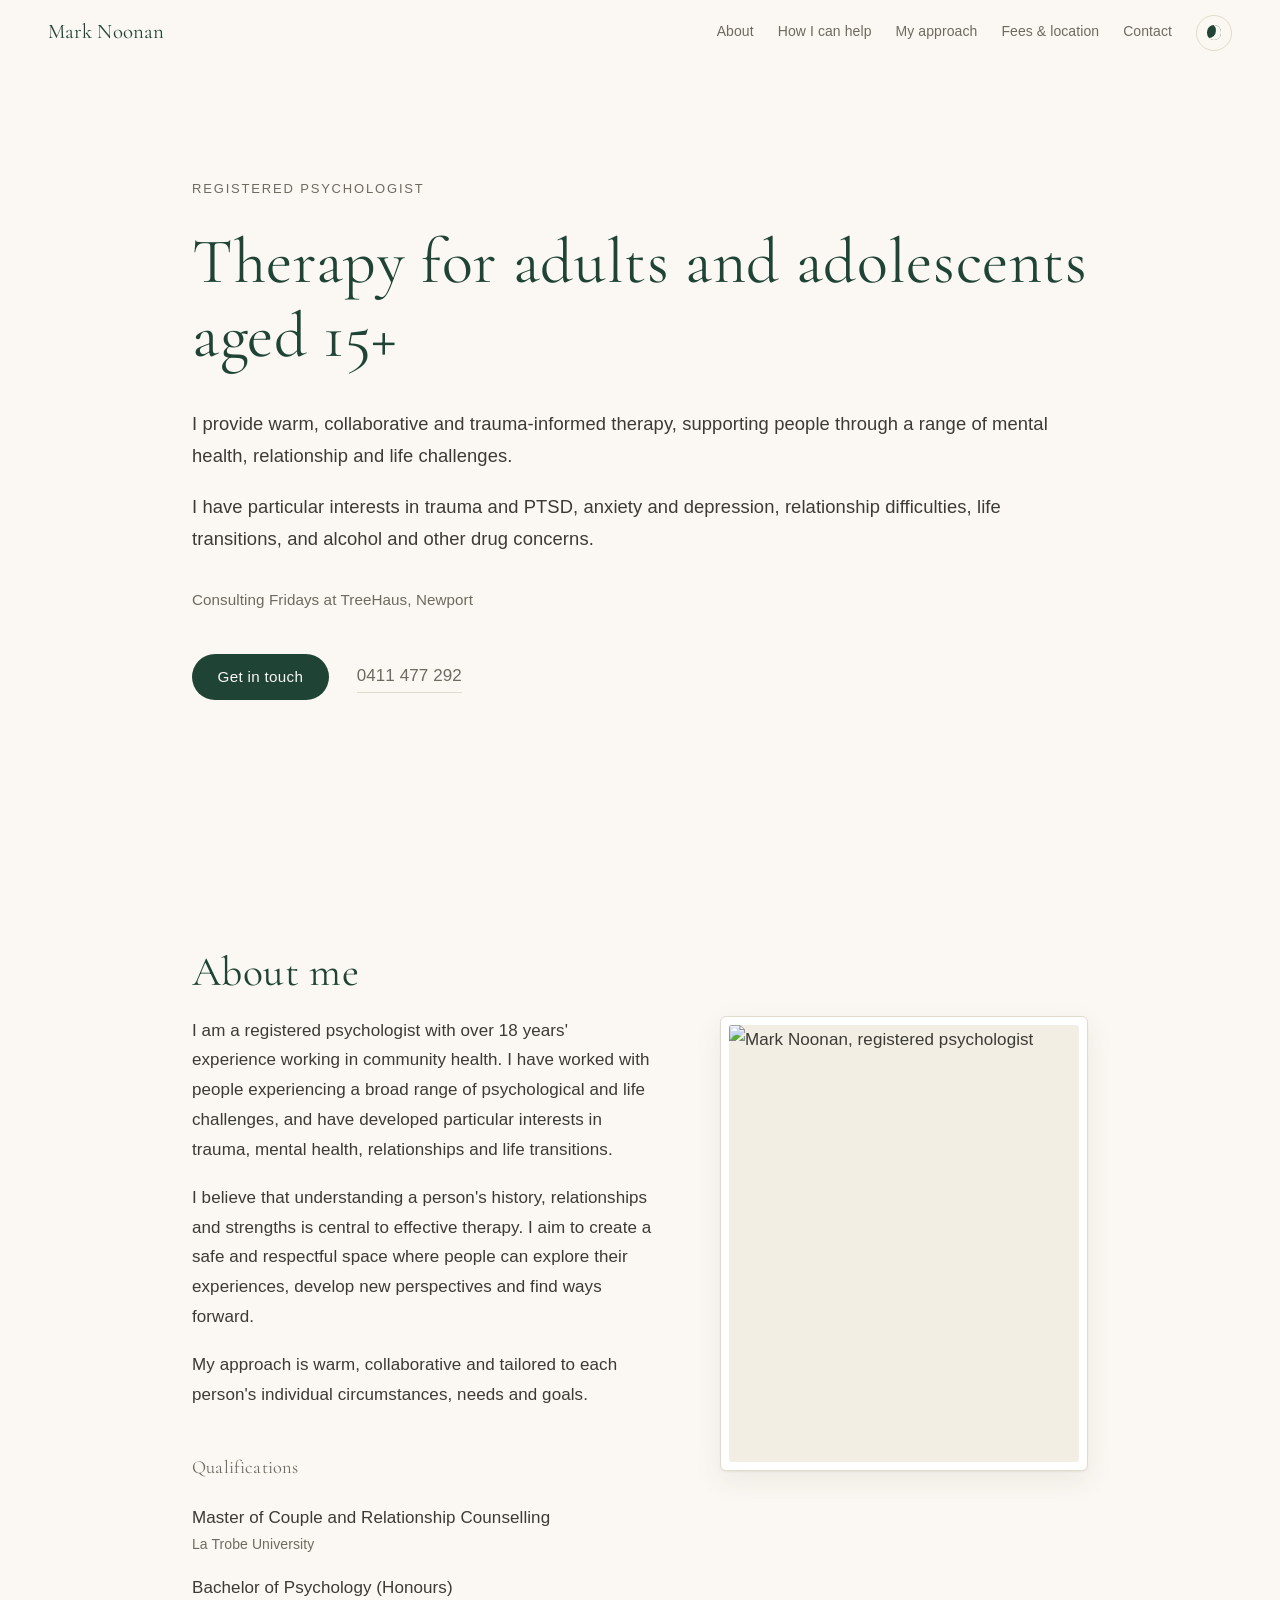
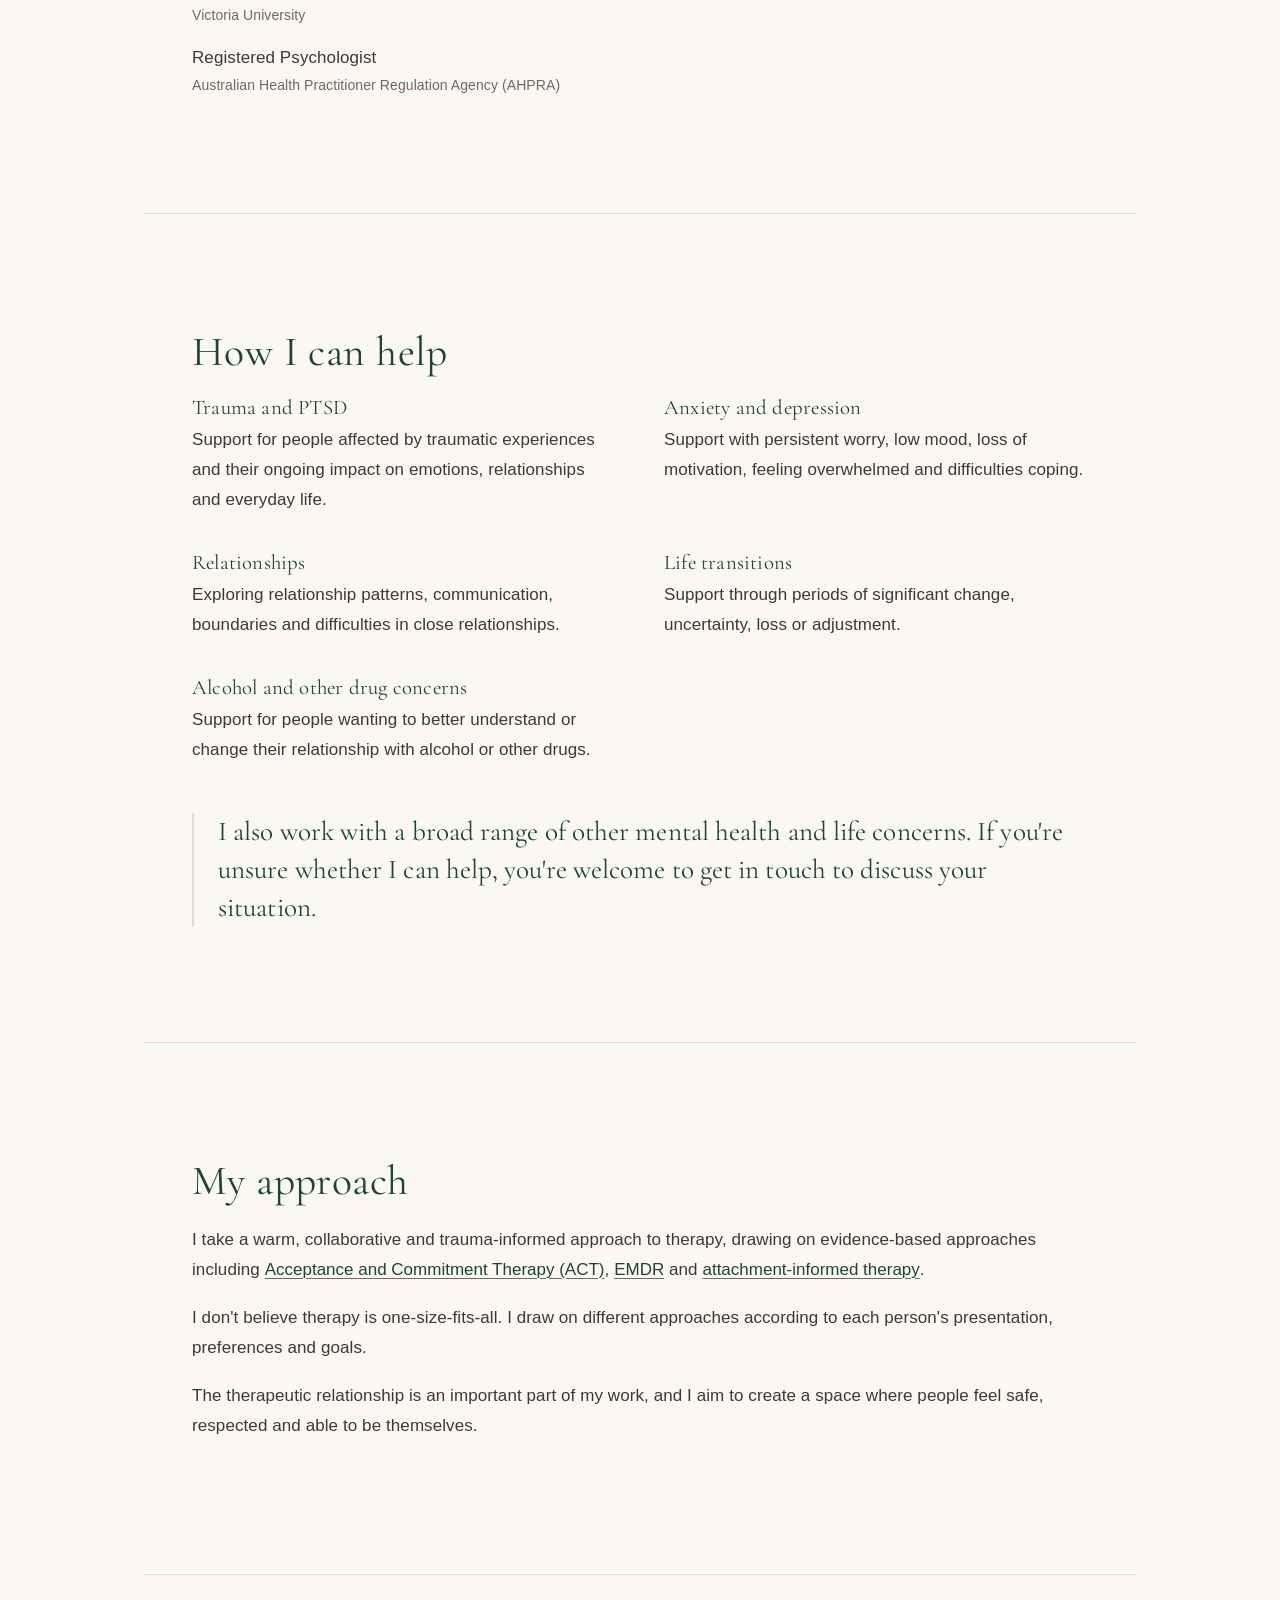
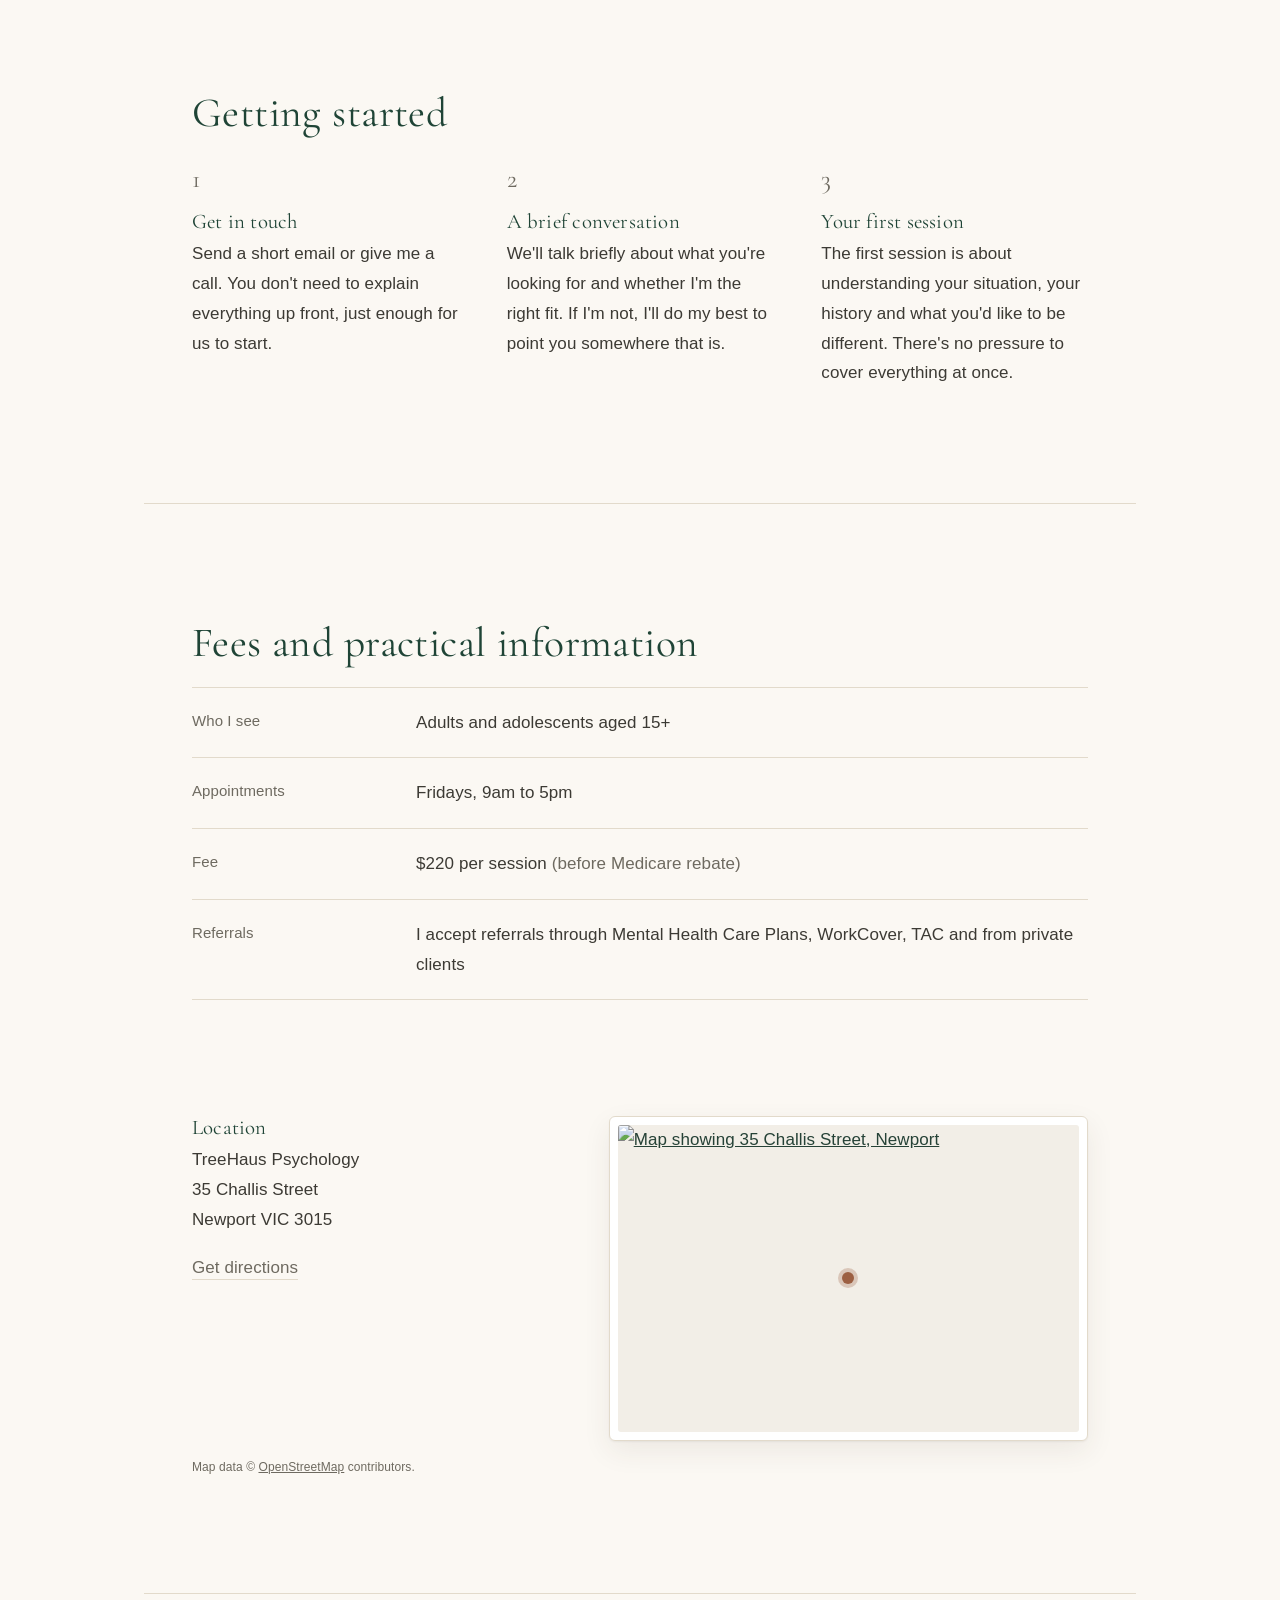
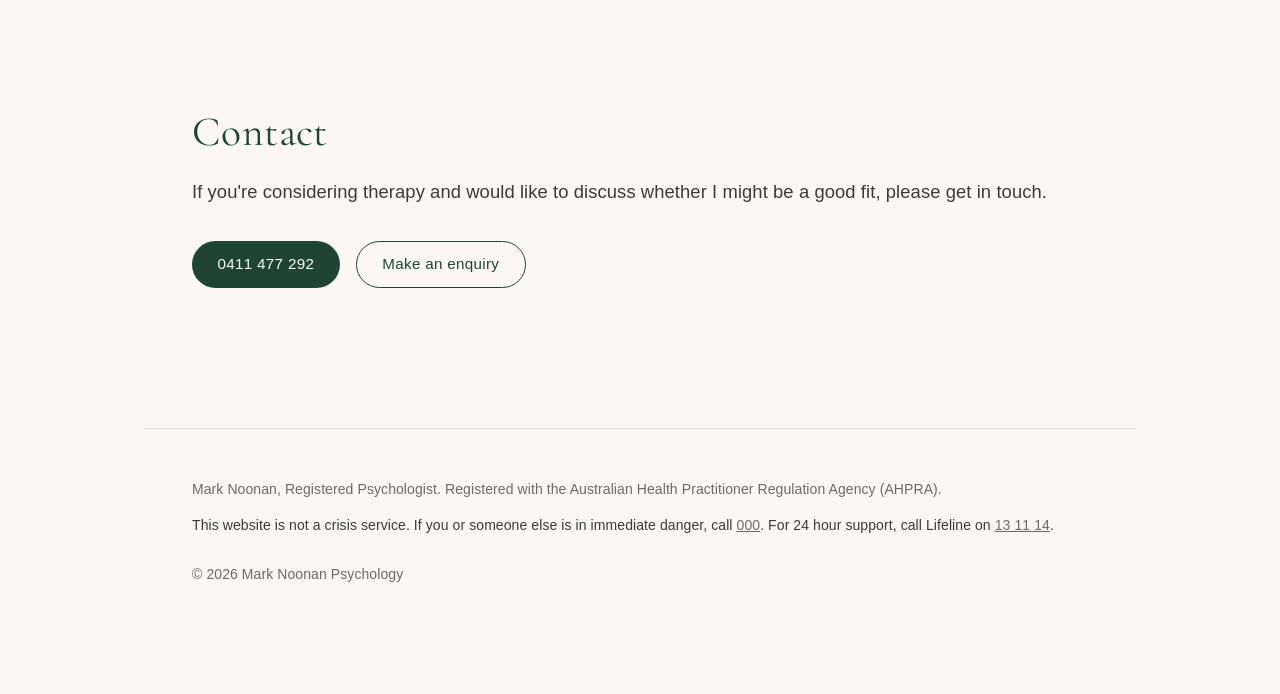
==== index.html @ fdaa7a79 "Add files via upload" ====
<!DOCTYPE html>
<html lang="en-AU">
<head>
<meta charset="utf-8">
<meta name="viewport" content="width=device-width, initial-scale=1">
<title>Mark Noonan | Registered Psychologist | Newport, Melbourne</title>
<meta name="description" content="Registered psychologist in Newport, Melbourne. Warm, trauma-informed therapy for adults and adolescents 15+. Fridays at TreeHaus. Medicare rebates available.">
<link rel="canonical" href="https://marknoonanpsychology.com.au/">

<meta property="og:type" content="website">
<meta property="og:title" content="Mark Noonan | Registered Psychologist">
<meta property="og:description" content="Warm, collaborative and trauma-informed therapy for adults and adolescents aged 15+. Consulting Fridays at TreeHaus, Newport.">
<meta property="og:url" content="https://marknoonanpsychology.com.au/">
<meta property="og:image" content="https://marknoonanpsychology.com.au/assets/og-card.jpg">
<meta property="og:image:width" content="1200">
<meta property="og:image:height" content="630">
<meta property="og:image:alt" content="Mark Noonan, Registered Psychologist. Therapy for adults and adolescents aged 15+. Fridays at TreeHaus, Newport.">
<meta property="og:locale" content="en_AU">
<meta name="twitter:card" content="summary_large_image">
<meta name="twitter:image" content="https://marknoonanpsychology.com.au/assets/og-card.jpg">

<meta name="theme-color" content="#FBF8F3" media="(prefers-color-scheme: light)">
<meta name="theme-color" content="#151815" media="(prefers-color-scheme: dark)">
<link rel="icon" href="assets/favicon.svg" type="image/svg+xml">

<link rel="preconnect" href="https://fonts.googleapis.com">
<link rel="preconnect" href="https://fonts.gstatic.com" crossorigin>
<link href="https://fonts.googleapis.com/css2?family=Cormorant+Garamond:wght@400;500&display=swap" rel="stylesheet">
<link rel="stylesheet" href="styles.css">

<script>
  // Applied before paint so the correct palette is up on first frame, no flash.
  try {
    var t = localStorage.getItem('theme');
    if (t) document.documentElement.dataset.theme = t;
  } catch (e) {}
</script>
</head>

<body>
<a class="skip" href="#main">Skip to content</a>

<header class="site-header">
  <a class="wordmark" href="#top">Mark Noonan</a>
  <nav aria-label="Sections">
    <a href="#about">About</a>
    <a href="#areas">How I can help</a>
    <a href="#approach">My approach</a>
    <a href="#practical">Fees &amp; location</a>
    <a href="#contact">Contact</a>
  </nav>
  <button class="theme-toggle" type="button" aria-label="Switch between light and dark">
    <span aria-hidden="true"></span>
  </button>
</header>

<main id="main">

  <section class="hero" id="top">
    <p class="eyebrow">Registered Psychologist</p>
    <h1>Therapy for adults and adolescents aged&nbsp;15+</h1>
    <p class="lede">I provide warm, collaborative and trauma-informed therapy, supporting people through a range of mental health, relationship and life challenges.</p>
    <p class="lede">I have particular interests in trauma and PTSD, anxiety and depression, relationship difficulties, life transitions, and alcohol and other drug concerns.</p>
    <p class="place">Consulting Fridays at TreeHaus, Newport</p>
    <p class="actions">
      <a class="button" href="#contact">Get in touch</a>
      <a class="quiet-link" href="tel:+61411477292">0411 477 292</a>
    </p>
  </section>

  <section id="about">
    <h2>About me</h2>
    <div class="about-grid">
      <div class="about-text">
        <p>I am a registered psychologist with over 18 years' experience working in community health. I have worked with people experiencing a broad range of psychological and life challenges, and have developed particular interests in trauma, mental health, relationships and life transitions.</p>
        <p>I believe that understanding a person's history, relationships and strengths is central to effective therapy. I aim to create a safe and respectful space where people can explore their experiences, develop new perspectives and find ways forward.</p>
        <p>My approach is warm, collaborative and tailored to each person's individual circumstances, needs and goals.</p>

        <h3>Qualifications</h3>
        <ul class="quals">
          <li><span>Master of Couple and Relationship Counselling</span><small>La Trobe University</small></li>
          <li><span>Bachelor of Psychology (Honours)</span><small>Victoria University</small></li>
          <li><span>Registered Psychologist</span><small>Australian Health Practitioner Regulation Agency (AHPRA)</small></li>
        </ul>
      </div>
      <figure class="portrait">
        <img src="assets/mark.jpg" alt="Mark Noonan, registered psychologist" width="800" height="1000" loading="lazy" decoding="async">
      </figure>
    </div>
  </section>

  <section id="areas">
    <h2>How I can help</h2>
    <div class="areas-grid">
      <div>
        <h3>Trauma and PTSD</h3>
        <p>Support for people affected by traumatic experiences and their ongoing impact on emotions, relationships and everyday life.</p>
      </div>
      <div>
        <h3>Anxiety and depression</h3>
        <p>Support with persistent worry, low mood, loss of motivation, feeling overwhelmed and difficulties coping.</p>
      </div>
      <div>
        <h3>Relationships</h3>
        <p>Exploring relationship patterns, communication, boundaries and difficulties in close relationships.</p>
      </div>
      <div>
        <h3>Life transitions</h3>
        <p>Support through periods of significant change, uncertainty, loss or adjustment.</p>
      </div>
      <div>
        <h3>Alcohol and other drug concerns</h3>
        <p>Support for people wanting to better understand or change their relationship with alcohol or other drugs.</p>
      </div>
    </div>
    <p class="pullquote">I also work with a broad range of other mental health and life concerns. If you're unsure whether I can help, you're welcome to get in touch to discuss your situation.</p>
  </section>

  <section id="approach">
    <h2>My approach</h2>
    <p>I take a warm, collaborative and trauma-informed approach to therapy, drawing on evidence-based approaches including <button type="button" class="term" aria-expanded="false" aria-controls="def-act">Acceptance and Commitment Therapy (ACT)</button>, <button type="button" class="term" aria-expanded="false" aria-controls="def-emdr">EMDR</button> and <button type="button" class="term" aria-expanded="false" aria-controls="def-attachment">attachment-informed therapy</button>.</p>

    <div class="term-panel" id="def-act" hidden>
      <p>Rather than trying to argue difficult thoughts away or get rid of them, ACT focuses on changing your relationship to them, and on building a life around what matters most to you.</p>
      <p class="term-more"><a href="https://en.wikipedia.org/wiki/Acceptance_and_commitment_therapy" target="_blank" rel="noopener">Read more about ACT</a></p>
    </div>
    <div class="term-panel" id="def-emdr" hidden>
      <p>After something traumatic, a memory can stay raw and unfinished, so reminders of it still feel like the present rather than the past. EMDR uses a structured, gentle process to help the brain finish processing those memories so they carry less charge.</p>
      <p class="term-more"><a href="https://en.wikipedia.org/wiki/Eye_movement_desensitization_and_reprocessing" target="_blank" rel="noopener">Read more about EMDR</a></p>
    </div>
    <div class="term-panel" id="def-attachment" hidden>
      <p>The ways we learned to connect with people early in life tend to shape how we relate to others as adults. An attachment-informed approach pays attention to those patterns and how they show up in the relationships that matter now.</p>
      <p class="term-more"><a href="https://en.wikipedia.org/wiki/Attachment-based_psychotherapy" target="_blank" rel="noopener">Read more about attachment-based therapy</a></p>
    </div>

    <p>I don't believe therapy is one-size-fits-all. I draw on different approaches according to each person's presentation, preferences and goals.</p>
    <p>The therapeutic relationship is an important part of my work, and I aim to create a space where people feel safe, respected and able to be themselves.</p>
  </section>

  <section id="start">
    <h2>Getting started</h2>
    <ol class="steps">
      <li>
        <h3>Get in touch</h3>
        <p>Send a short email or give me a call. You don't need to explain everything up front, just enough for us to start.</p>
      </li>
      <li>
        <h3>A brief conversation</h3>
        <p>We'll talk briefly about what you're looking for and whether I'm the right fit. If I'm not, I'll do my best to point you somewhere that is.</p>
      </li>
      <li>
        <h3>Your first session</h3>
        <p>The first session is about understanding your situation, your history and what you'd like to be different. There's no pressure to cover everything at once.</p>
      </li>
    </ol>
  </section>

  <section id="practical">
    <h2>Fees and practical information</h2>
    <dl class="practical">
      <div><dt>Who I see</dt><dd>Adults and adolescents aged 15+</dd></div>
      <div><dt>Appointments</dt><dd>Fridays, 9am to 5pm</dd></div>
      <div><dt>Fee</dt><dd>$220 per session <span class="muted">(before Medicare rebate)</span></dd></div>
      <div><dt>Referrals</dt><dd>I accept referrals through Mental Health Care Plans, WorkCover, TAC and from private clients</dd></div>
    </dl>

    <div class="location">
      <div>
        <h3>Location</h3>
        <p class="address">
          TreeHaus Psychology<br>
          35 Challis Street<br>
          Newport VIC 3015
        </p>
        <p><a class="quiet-link" href="https://www.google.com/maps/dir/?api=1&amp;destination=35+Challis+Street+Newport+VIC+3015" target="_blank" rel="noopener">Get directions</a></p>
      </div>
      <a class="map" href="https://www.google.com/maps/dir/?api=1&amp;destination=35+Challis+Street+Newport+VIC+3015" target="_blank" rel="noopener" aria-label="Open directions to 35 Challis Street, Newport in Google Maps">
        <img src="assets/map-newport.png" alt="Map showing 35 Challis Street, Newport" width="1200" height="800" loading="lazy" decoding="async">
        <span class="pin" aria-hidden="true"></span>
      </a>
    </div>
    <p class="attribution">Map data &copy; <a href="https://www.openstreetmap.org/copyright" target="_blank" rel="noopener">OpenStreetMap</a> contributors.</p>
  </section>

  <section id="contact">
    <h2>Contact</h2>
    <p class="lede">If you're considering therapy and would like to discuss whether I might be a good fit, please get in touch.</p>
    <div class="contact-actions">
      <a class="button" href="tel:+61411477292">0411 477 292</a>
      <a class="button button-outline" id="email-link" href="mailto:mark@marknoonanpsychology.com.au?subject=Enquiry%20about%20therapy&amp;body=Hi%20Mark%2C%0D%0A%0D%0AI%27m%20getting%20in%20touch%20about%20therapy.%0D%0A%0D%0AName%3A%0D%0ABest%20way%20to%20reach%20me%3A%0D%0AA%20little%20about%20what%20I%27m%20looking%20for%20%28only%20as%20much%20as%20you%27d%20like%20to%20share%29%3A%0D%0A%0D%0AThanks%2C%0D%0A">Make an enquiry</a>
    </div>
  </section>

</main>

<footer class="site-footer">
  <p>Mark Noonan, Registered Psychologist. Registered with the Australian Health Practitioner Regulation Agency (AHPRA).</p>
  <p class="crisis">This website is not a crisis service. If you or someone else is in immediate danger, call <a href="tel:000">000</a>. For 24 hour support, call Lifeline on <a href="tel:131114">13 11 14</a>.</p>
  <p class="copyright">&copy; <span id="year">2026</span> Mark Noonan Psychology</p>
</footer>

<div class="mobile-bar" hidden>
  <a href="tel:+61411477292">Call</a>
  <a class="mobile-email" href="mailto:mark@marknoonanpsychology.com.au?subject=Enquiry%20about%20therapy&amp;body=Hi%20Mark%2C%0D%0A%0D%0AI%27m%20getting%20in%20touch%20about%20therapy.%0D%0A%0D%0AName%3A%0D%0ABest%20way%20to%20reach%20me%3A%0D%0AA%20little%20about%20what%20I%27m%20looking%20for%20%28only%20as%20much%20as%20you%27d%20like%20to%20share%29%3A%0D%0A%0D%0AThanks%2C%0D%0A">Email</a>
</div>

<script type="application/ld+json">
{
  "@context": "https://schema.org",
  "@type": "Psychologist",
  "@id": "https://marknoonanpsychology.com.au/#practice",
  "name": "Mark Noonan Psychology",
  "description": "Warm, collaborative and trauma-informed therapy for adults and adolescents aged 15+, in Newport, Melbourne.",
  "url": "https://marknoonanpsychology.com.au/",
  "image": "https://marknoonanpsychology.com.au/assets/mark.jpg",
  "telephone": "+61411477292",
  "email": "mark@marknoonanpsychology.com.au",
  "priceRange": "$220",
  "currenciesAccepted": "AUD",
  "address": {
    "@type": "PostalAddress",
    "streetAddress": "TreeHaus Psychology, 35 Challis Street",
    "addressLocality": "Newport",
    "addressRegion": "VIC",
    "postalCode": "3015",
    "addressCountry": "AU"
  },
  "geo": {
    "@type": "GeoCoordinates",
    "latitude": -37.8460074,
    "longitude": 144.8725185
  },
  "hasMap": "https://www.google.com/maps/dir/?api=1&destination=35+Challis+Street+Newport+VIC+3015",
  "openingHoursSpecification": {
    "@type": "OpeningHoursSpecification",
    "dayOfWeek": "Friday",
    "opens": "09:00",
    "closes": "17:00"
  },
  "areaServed": [
    { "@type": "City", "name": "Melbourne" },
    { "@type": "AdministrativeArea", "name": "Victoria" }
  ],
  "knowsAbout": [
    "Trauma and PTSD",
    "Anxiety and depression",
    "Relationship difficulties",
    "Life transitions",
    "Alcohol and other drug concerns",
    "Acceptance and Commitment Therapy",
    "EMDR",
    "Attachment-informed therapy"
  ],
  "founder": {
    "@type": "Person",
    "name": "Mark Noonan",
    "jobTitle": "Registered Psychologist",
    "image": "https://marknoonanpsychology.com.au/assets/mark.jpg",
    "alumniOf": [
      { "@type": "CollegeOrUniversity", "name": "La Trobe University" },
      { "@type": "CollegeOrUniversity", "name": "Victoria University" }
    ],
    "hasCredential": {
      "@type": "EducationalOccupationalCredential",
      "credentialCategory": "Registration",
      "recognizedBy": {
        "@type": "Organization",
        "name": "Australian Health Practitioner Regulation Agency (AHPRA)"
      }
    }
  }
}
</script>

<script src="site.js" defer></script>
</body>
</html>
---- styles.css ----
/* Mark Noonan Psychology
   One palette expressed as variables, redefined for dark. Nothing else theme-aware. */

:root {
  --ground:      #FBF8F3;
  --ground-alt:  #F3EEE4;
  --ink:         #3C3A34;
  --ink-soft:    #6E6A60;
  --ink-strong:  #1F4436;
  --accent:      #1F4436;
  --accent-ink:  #FBF8F3;
  --rule:        #E2DACB;
  --clay:        #9C5F42;
  --frame:       #FFFFFF;
  --shadow:      0 1px 2px rgba(58, 48, 32, 0.06), 0 10px 28px rgba(58, 48, 32, 0.08);

  --serif: "Cormorant Garamond", Garamond, "Times New Roman", serif;
  --sans: ui-sans-serif, -apple-system, BlinkMacSystemFont, "Segoe UI", Roboto, Helvetica, Arial, sans-serif;

  --measure: 34rem;
  --page: 62rem;
  --gap: clamp(4rem, 9vw, 7.5rem);
}

@media (prefers-color-scheme: dark) {
  :root:not([data-theme="light"]) {
    --ground:      #151815;
    --ground-alt:  #1D211C;
    --ink:         #D6D2C8;
    --ink-soft:    #9A968C;
    --ink-strong:  #A8C6AF;
    --accent:      #A8C6AF;
    --accent-ink:  #151815;
    --rule:        #2C312B;
    --clay:        #C89075;
    --frame:       #232823;
    --shadow:      0 1px 2px rgba(0, 0, 0, 0.4), 0 10px 28px rgba(0, 0, 0, 0.34);
  }
}

:root[data-theme="dark"] {
  --ground:      #151815;
  --ground-alt:  #1D211C;
  --ink:         #D6D2C8;
  --ink-soft:    #9A968C;
  --ink-strong:  #A8C6AF;
  --accent:      #A8C6AF;
  --accent-ink:  #151815;
  --rule:        #2C312B;
  --clay:        #C89075;
  --frame:       #232823;
  --shadow:      0 1px 2px rgba(0, 0, 0, 0.4), 0 10px 28px rgba(0, 0, 0, 0.34);
}

*, *::before, *::after { box-sizing: border-box; }

html {
  scroll-behavior: smooth;
  scroll-padding-top: 5rem;
  -webkit-text-size-adjust: 100%;
}

body {
  margin: 0;
  background: var(--ground);
  color: var(--ink);
  font-family: var(--sans);
  font-size: 1.0625rem;
  line-height: 1.75;
  letter-spacing: 0.005em;
  -webkit-font-smoothing: antialiased;
}

h1, h2, h3 {
  font-family: var(--serif);
  font-weight: 400;
  color: var(--ink-strong);
  line-height: 1.15;
  letter-spacing: 0.01em;
  margin: 0 0 0.6em;
}

h1 { font-size: clamp(2.4rem, 6vw, 4rem); max-width: none; }
h2 { font-size: clamp(1.9rem, 3.6vw, 2.6rem); margin-bottom: 1.2rem; }
h3 { font-size: 1.3rem; margin-bottom: 0.35rem; }

p { margin: 0 0 1.15rem; max-width: var(--measure); }

a { color: var(--accent); }

:focus-visible {
  outline: 2px solid var(--accent);
  outline-offset: 3px;
  border-radius: 2px;
}

.skip {
  position: absolute;
  left: -9999px;
  top: 0.5rem;
  padding: 0.6rem 1rem;
  background: var(--ground);
  z-index: 20;
}
.skip:focus { left: 0.5rem; }

/* Header ------------------------------------------------------------------ */

.site-header {
  position: sticky;
  top: 0;
  z-index: 10;
  display: flex;
  align-items: center;
  gap: 1.5rem;
  padding: 0.9rem clamp(1.25rem, 5vw, 3rem);
  background: var(--ground);
  border-bottom: 1px solid transparent;
  transition: border-color 0.2s ease;
}
.site-header.scrolled { border-bottom-color: var(--rule); }

.wordmark {
  font-family: var(--serif);
  font-size: 1.3rem;
  color: var(--ink-strong);
  text-decoration: none;
  white-space: nowrap;
}

.site-header nav {
  margin-left: auto;
  display: flex;
  gap: 1.5rem;
  font-size: 0.875rem;
}
.site-header nav a {
  color: var(--ink-soft);
  text-decoration: none;
  padding-bottom: 2px;
  border-bottom: 1px solid transparent;
}
.site-header nav a:hover { color: var(--ink-strong); border-bottom-color: var(--rule); }

.theme-toggle {
  margin-left: 0;
  width: 2.25rem;
  height: 2.25rem;
  display: grid;
  place-items: center;
  border: 1px solid var(--rule);
  border-radius: 50%;
  background: none;
  cursor: pointer;
  flex: none;
}
.theme-toggle span {
  width: 0.9rem;
  height: 0.9rem;
  border-radius: 50%;
  background: var(--ink-strong);
  box-shadow: inset -0.32rem -0.12rem 0 0 var(--ground);
}

@media (max-width: 860px) {
  .site-header nav { display: none; }
  .theme-toggle { margin-left: auto; }
}

/* Sections ---------------------------------------------------------------- */

main { display: block; }

section {
  max-width: var(--page);
  margin: 0 auto;
  padding: var(--gap) clamp(1.25rem, 5vw, 3rem);
}

section + section { border-top: 1px solid var(--rule); }

.hero { padding-top: clamp(3.5rem, 10vw, 7rem); }
.hero h1 { margin-bottom: 2.25rem; }
.hero + section { border-top: 0; }

.eyebrow {
  font-size: 0.8125rem;
  letter-spacing: 0.14em;
  text-transform: uppercase;
  color: var(--ink-soft);
  margin-bottom: 1.5rem;
}

.lede { font-size: 1.15rem; color: var(--ink); }
.hero .lede { max-width: none; }

.place {
  color: var(--ink-soft);
  font-size: 0.95rem;
  margin-top: 2rem;
}

.actions {
  display: flex;
  align-items: center;
  gap: 1.75rem;
  flex-wrap: wrap;
  margin-top: 2.5rem;
}

.button {
  display: inline-flex;
  align-items: center;
  min-height: 2.875rem;
  padding: 0.6rem 1.6rem;
  background: var(--accent);
  color: var(--accent-ink);
  text-decoration: none;
  border-radius: 999px;
  font-size: 0.95rem;
  letter-spacing: 0.02em;
  transition: opacity 0.15s ease;
}
.button:hover { opacity: 0.85; }

.button-outline {
  background: none;
  color: var(--accent);
  border: 1px solid var(--accent);
}

.quiet-link {
  color: var(--ink-soft);
  text-decoration: none;
  border-bottom: 1px solid var(--rule);
  padding-bottom: 2px;
}
.quiet-link:hover { color: var(--ink-strong); border-bottom-color: currentColor; }

/* About ------------------------------------------------------------------- */

.about-grid {
  display: grid;
  grid-template-columns: 1fr;
  gap: 2.5rem;
}
@media (max-width: 799px) {
  .about-grid { display: flex; flex-direction: column; }
  .portrait { order: -1; }
}
@media (min-width: 800px) {
  .about-grid { grid-template-columns: 1fr 23rem; gap: 4rem; align-items: start; }
  .portrait { position: sticky; top: 6rem; }
}

.portrait { margin: 0; }
.portrait img,
.map img {
  display: block;
  width: 100%;
  height: auto;
  object-fit: cover;
  background: var(--ground-alt);
  border-radius: 3px;
}

.portrait img { aspect-ratio: 4 / 5; }
.map img { aspect-ratio: 3 / 2; }

/* One frame treatment shared by the portrait and the map. */
.portrait,
.map {
  max-width: 23rem;
  padding: 0.5rem;
  background: var(--frame);
  border: 1px solid var(--rule);
  border-radius: 6px;
  box-shadow: var(--shadow);
}

.about-text h3 { margin-top: 3rem; color: var(--ink-soft); font-size: 1.15rem; }

.quals {
  list-style: none;
  padding: 0;
  margin: 1.5rem 0 0;
  display: grid;
  gap: 1rem;
}
.quals li { display: flex; flex-direction: column; }
.quals span { color: var(--ink); }
.quals small { color: var(--ink-soft); font-size: 0.875rem; }

/* Areas ------------------------------------------------------------------- */

.areas-grid {
  display: grid;
  grid-template-columns: 1fr;
  gap: 2.25rem 3rem;
  margin-bottom: 3rem;
}
@media (min-width: 760px) {
  .areas-grid { grid-template-columns: 1fr 1fr; }
}
.areas-grid p { margin: 0; max-width: 30rem; }

.pullquote {
  font-family: var(--serif);
  font-size: clamp(1.35rem, 2.6vw, 1.7rem);
  line-height: 1.4;
  color: var(--ink-strong);
  max-width: none;
  border-left: 2px solid var(--rule);
  padding-left: 1.5rem;
  margin: 0;
}

/* Approach ---------------------------------------------------------------- */

#approach p,
#contact .lede { max-width: none; }

/* Modality terms are buttons that reveal a plain-language note in place. */
.term {
  font: inherit;
  font-weight: 500;
  color: var(--ink-strong);
  background: none;
  border: 0;
  padding: 0;
  cursor: pointer;
  text-decoration: underline;
  text-decoration-thickness: 1px;
  text-underline-offset: 3px;
  text-decoration-color: var(--ink-soft);
  transition: color 0.15s ease, text-decoration-color 0.15s ease;
}
.term:hover,
.term[aria-expanded="true"] {
  color: var(--clay);
  text-decoration-color: currentColor;
}

.term-panel {
  margin: 0 0 1.5rem;
  padding: 1.25rem 1.5rem;
  background: var(--ground-alt);
  border-left: 2px solid var(--clay);
  border-radius: 0 3px 3px 0;
}
.term-panel[hidden] { display: none; }
.term-panel p { margin: 0; max-width: 46rem; }
.term-more { margin-top: 0.75rem !important; font-size: 0.9375rem; }
.term-more a { color: var(--ink-soft); }

/* Getting started --------------------------------------------------------- */

.steps {
  list-style: none;
  counter-reset: step;
  padding: 0;
  margin: 0;
  display: grid;
  gap: 2.5rem;
}
@media (min-width: 760px) {
  .steps { grid-template-columns: repeat(3, 1fr); gap: 3rem; }
}
.steps li { counter-increment: step; }
.steps li::before {
  content: counter(step);
  font-family: var(--serif);
  font-size: 1.6rem;
  color: var(--ink-soft);
  display: block;
  margin-bottom: 0.5rem;
}
.steps p { margin: 0; }

/* Practical --------------------------------------------------------------- */

.practical { margin: 0 0 var(--gap); display: grid; gap: 0; }
.practical > div {
  display: grid;
  grid-template-columns: 1fr;
  gap: 0.25rem;
  padding: 1.25rem 0;
  border-bottom: 1px solid var(--rule);
}
.practical > div:first-child { border-top: 1px solid var(--rule); }
@media (min-width: 640px) {
  .practical > div { grid-template-columns: 12rem 1fr; gap: 2rem; }
}
.practical dt { color: var(--ink-soft); font-size: 0.9375rem; }
.practical dd { margin: 0; }
.practical dd .muted { color: var(--ink-soft); }

.location {
  display: grid;
  grid-template-columns: 1fr;
  gap: 2rem;
  align-items: start;
}
@media (min-width: 760px) {
  .location { grid-template-columns: 1fr 1.3fr; gap: 3rem; }
}
.address { color: var(--ink); }

.map { display: block; position: relative; max-width: none; }

.pin {
  position: absolute;
  left: 50%;
  top: 50%;
  width: 0.75rem;
  height: 0.75rem;
  margin: -0.375rem 0 0 -0.375rem;
  transform: translate(0, 0);
  border-radius: 50%;
  background: var(--clay);
  box-shadow: 0 0 0 4px color-mix(in srgb, var(--clay) 28%, transparent);
}

.attribution {
  font-size: 0.75rem;
  color: var(--ink-soft);
  margin: 1rem 0 0;
  max-width: none;
}
.attribution a { color: inherit; }
.map img { filter: saturate(0.75); transition: filter 0.2s ease; }
.map:hover img { filter: saturate(1); }

/* Contact ----------------------------------------------------------------- */

.contact-actions {
  display: flex;
  flex-wrap: wrap;
  gap: 1rem;
  margin: 2rem 0 1.5rem;
}

/* Footer ------------------------------------------------------------------ */

.site-footer {
  max-width: var(--page);
  margin: 0 auto;
  padding: 3rem clamp(1.25rem, 5vw, 3rem) 6rem;
  border-top: 1px solid var(--rule);
  font-size: 0.875rem;
  color: var(--ink-soft);
}
.site-footer p { max-width: none; margin-bottom: 0.75rem; }
.site-footer a { color: var(--ink-soft); }
.crisis { color: var(--ink); }
.copyright { margin-top: 1.5rem; }

/* Mobile contact bar ------------------------------------------------------ */

.mobile-bar {
  position: fixed;
  left: 0; right: 0; bottom: 0;
  z-index: 12;
  display: grid;
  grid-template-columns: 1fr 1fr;
  border-top: 1px solid var(--rule);
  background: var(--ground);
}
.mobile-bar[hidden] { display: none; }
.mobile-bar a {
  min-height: 3.25rem;
  display: grid;
  place-items: center;
  text-decoration: none;
  color: var(--ink-strong);
  font-size: 0.95rem;
}
.mobile-bar a + a { border-left: 1px solid var(--rule); }

@media (min-width: 700px) {
  .mobile-bar { display: none !important; }
}
@media (max-width: 699px) {
  .site-footer { padding-bottom: 7rem; }
}

/* Motion ------------------------------------------------------------------ */

.hero > * { animation: rise 0.7s cubic-bezier(0.2, 0.7, 0.3, 1) both; }
.hero > *:nth-child(2) { animation-delay: 0.06s; }
.hero > *:nth-child(3) { animation-delay: 0.12s; }
.hero > *:nth-child(4) { animation-delay: 0.16s; }
.hero > *:nth-child(5) { animation-delay: 0.2s; }
.hero > *:nth-child(6) { animation-delay: 0.24s; }

@keyframes rise {
  from { opacity: 0; transform: translateY(0.6rem); }
  to   { opacity: 1; transform: none; }
}

@media (prefers-reduced-motion: reduce) {
  html { scroll-behavior: auto; }
  *, *::before, *::after {
    animation-duration: 0.001ms !important;
    animation-iteration-count: 1 !important;
    transition-duration: 0.001ms !important;
  }
}
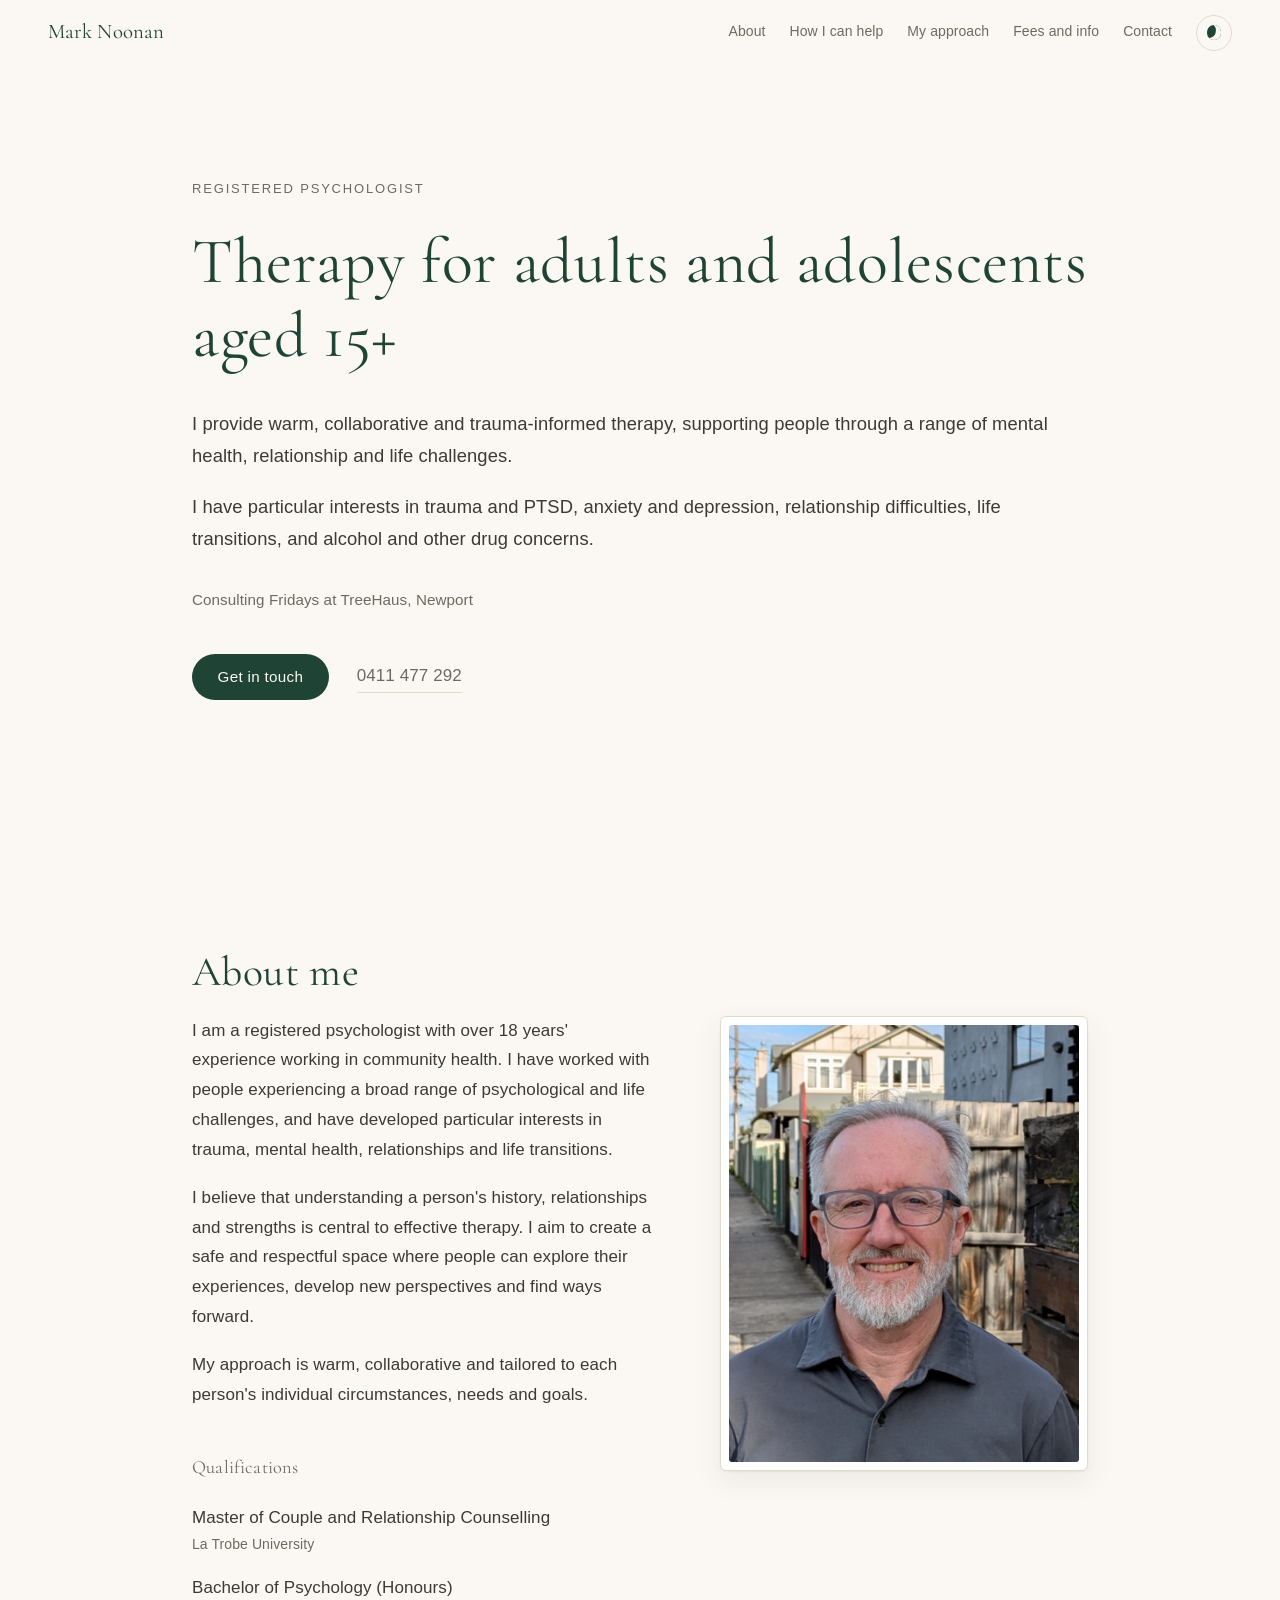
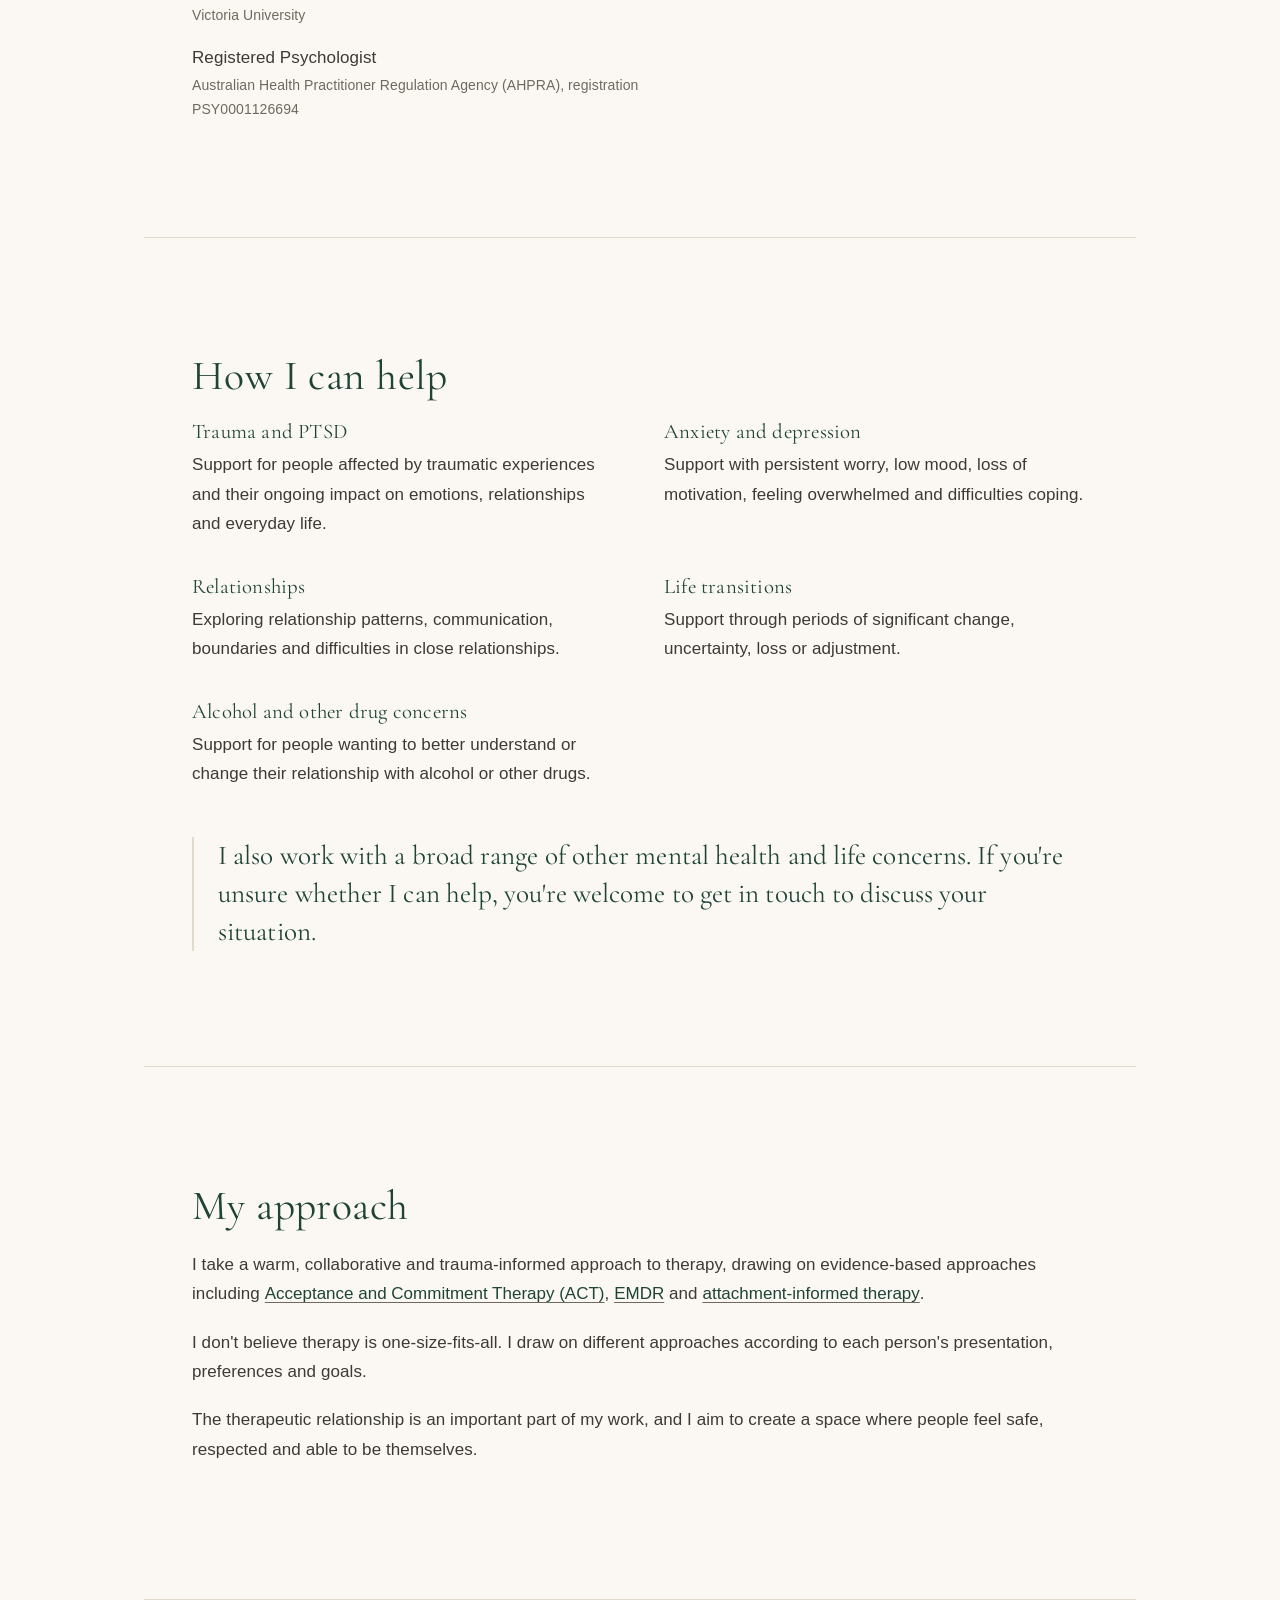
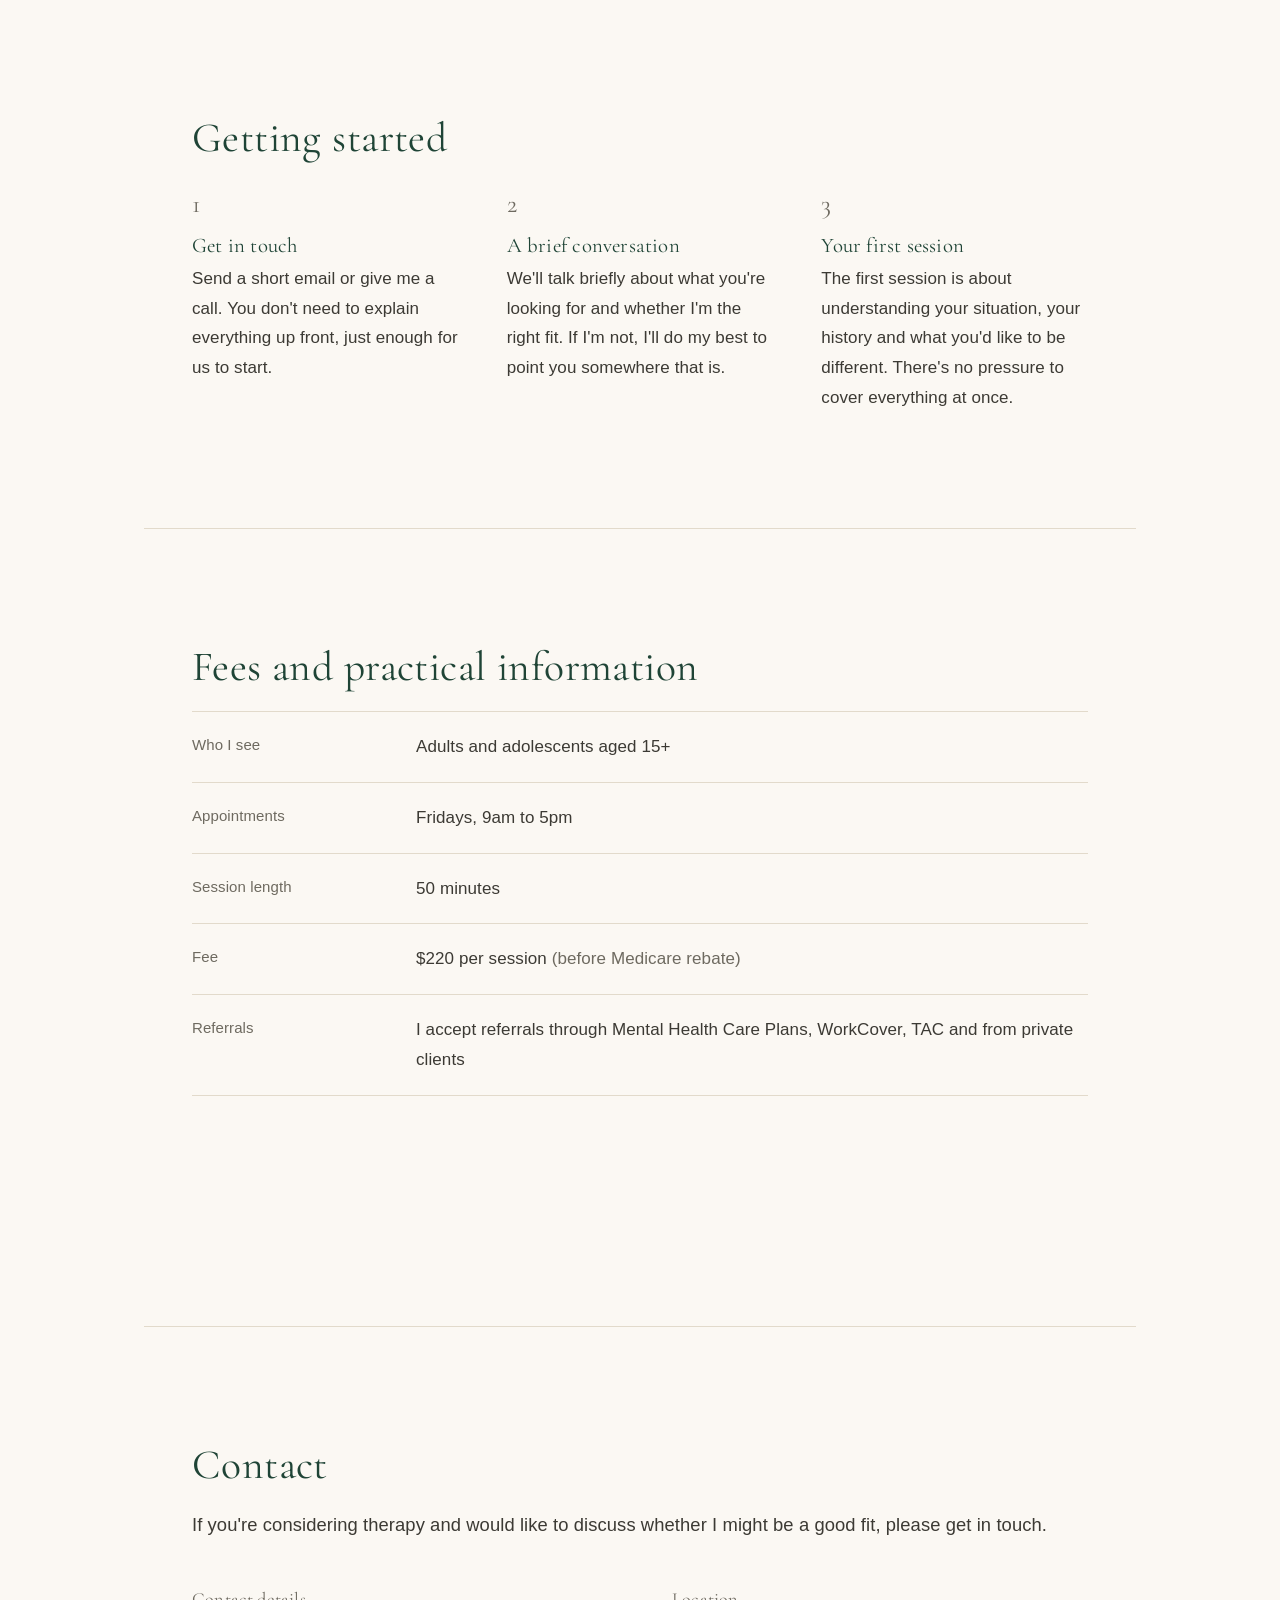
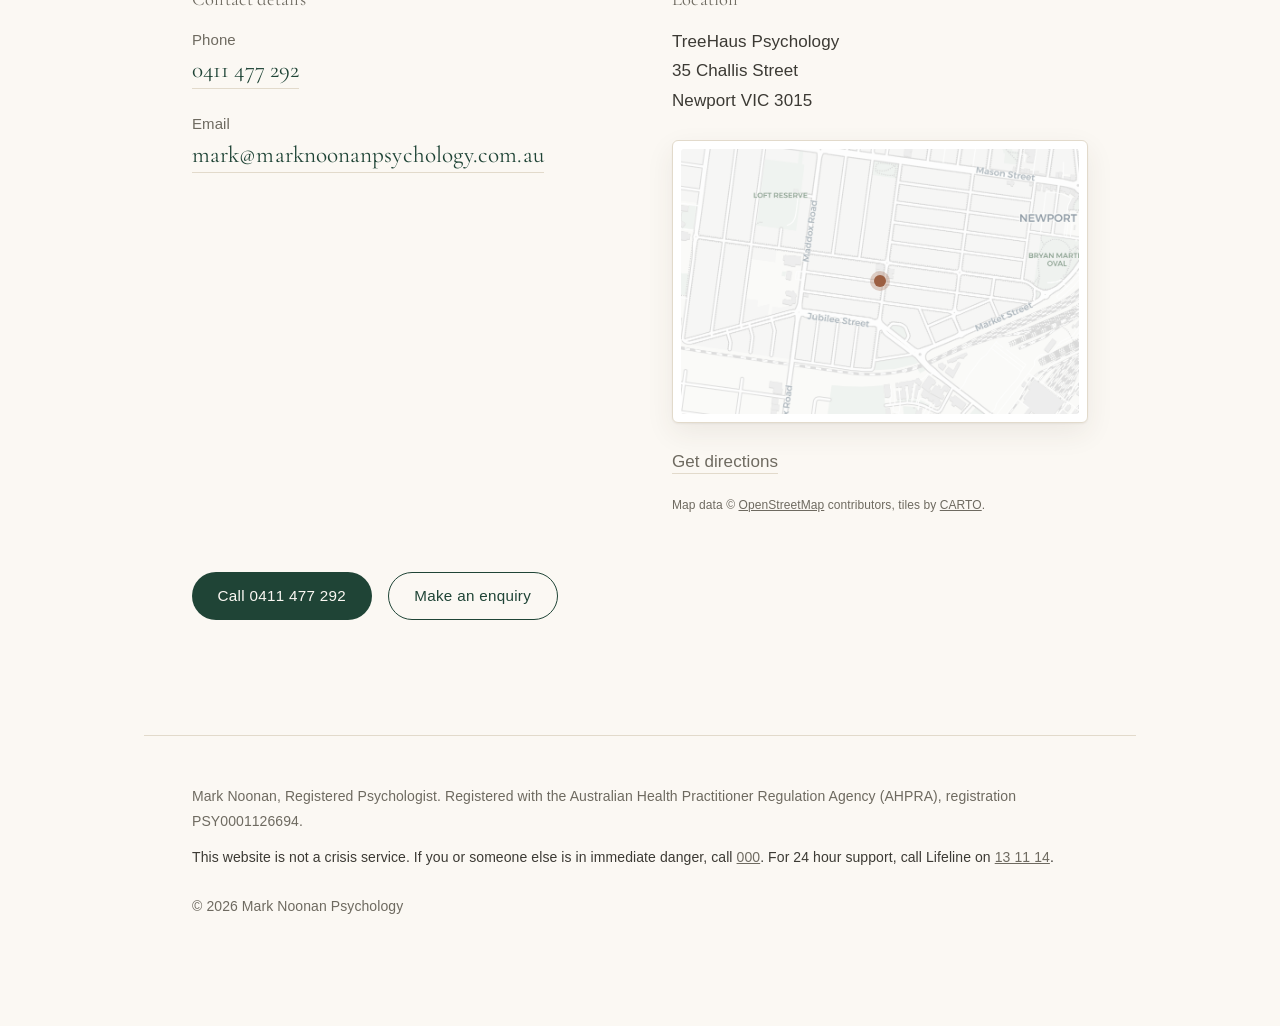
==== commit 3cf77af4: "Add files via upload" ====
--- a/index.html
+++ b/index.html
@@ -46,7 +46,7 @@
     <a href="#about">About</a>
     <a href="#areas">How I can help</a>
     <a href="#approach">My approach</a>
-    <a href="#practical">Fees &amp; location</a>
+    <a href="#practical">Fees and info</a>
     <a href="#contact">Contact</a>
   </nav>
   <button class="theme-toggle" type="button" aria-label="Switch between light and dark">
@@ -80,7 +80,7 @@
         <ul class="quals">
           <li><span>Master of Couple and Relationship Counselling</span><small>La Trobe University</small></li>
           <li><span>Bachelor of Psychology (Honours)</span><small>Victoria University</small></li>
-          <li><span>Registered Psychologist</span><small>Australian Health Practitioner Regulation Agency (AHPRA)</small></li>
+          <li><span>Registered Psychologist</span><small>Australian Health Practitioner Regulation Agency (AHPRA), registration PSY0001126694</small></li>
         </ul>
       </div>
       <figure class="portrait">
@@ -160,41 +160,56 @@
     <dl class="practical">
       <div><dt>Who I see</dt><dd>Adults and adolescents aged 15+</dd></div>
       <div><dt>Appointments</dt><dd>Fridays, 9am to 5pm</dd></div>
+      <div><dt>Session length</dt><dd>50 minutes</dd></div>
       <div><dt>Fee</dt><dd>$220 per session <span class="muted">(before Medicare rebate)</span></dd></div>
       <div><dt>Referrals</dt><dd>I accept referrals through Mental Health Care Plans, WorkCover, TAC and from private clients</dd></div>
     </dl>
-
-    <div class="location">
-      <div>
+  </section>
+
+  <section id="contact">
+    <h2>Contact</h2>
+    <p class="lede">If you're considering therapy and would like to discuss whether I might be a good fit, please get in touch.</p>
+    <div class="contact-grid">
+      <div>
+        <h3>Contact details</h3>
+        <dl class="contact-details">
+          <div>
+            <dt>Phone</dt>
+            <dd><a href="tel:+61411477292">0411 477 292</a></dd>
+          </div>
+          <div>
+            <dt>Email</dt>
+            <dd><a href="mailto:mark@marknoonanpsychology.com.au?subject=Enquiry%20about%20therapy&amp;body=Hi%20Mark%2C%0D%0A%0D%0AI%27m%20getting%20in%20touch%20about%20therapy.%0D%0A%0D%0AName%3A%0D%0ABest%20way%20to%20reach%20me%3A%0D%0AA%20little%20about%20what%20I%27m%20looking%20for%20%28only%20as%20much%20as%20you%27d%20like%20to%20share%29%3A%0D%0A%0D%0AThanks%2C%0D%0A">mark@marknoonanpsychology.com.au</a></dd>
+          </div>
+        </dl>
+      </div>
+
+      <div class="location">
         <h3>Location</h3>
         <p class="address">
           TreeHaus Psychology<br>
           35 Challis Street<br>
           Newport VIC 3015
         </p>
+        <a class="map" href="https://www.google.com/maps/dir/?api=1&amp;destination=35+Challis+Street+Newport+VIC+3015" target="_blank" rel="noopener" aria-label="Open directions to 35 Challis Street, Newport in Google Maps">
+          <span class="map-image"></span>
+          <span class="pin" aria-hidden="true"></span>
+        </a>
         <p><a class="quiet-link" href="https://www.google.com/maps/dir/?api=1&amp;destination=35+Challis+Street+Newport+VIC+3015" target="_blank" rel="noopener">Get directions</a></p>
-      </div>
-      <a class="map" href="https://www.google.com/maps/dir/?api=1&amp;destination=35+Challis+Street+Newport+VIC+3015" target="_blank" rel="noopener" aria-label="Open directions to 35 Challis Street, Newport in Google Maps">
-        <img src="assets/map-newport.png" alt="Map showing 35 Challis Street, Newport" width="1200" height="800" loading="lazy" decoding="async">
-        <span class="pin" aria-hidden="true"></span>
-      </a>
-    </div>
-    <p class="attribution">Map data &copy; <a href="https://www.openstreetmap.org/copyright" target="_blank" rel="noopener">OpenStreetMap</a> contributors.</p>
-  </section>
-
-  <section id="contact">
-    <h2>Contact</h2>
-    <p class="lede">If you're considering therapy and would like to discuss whether I might be a good fit, please get in touch.</p>
-    <div class="contact-actions">
-      <a class="button" href="tel:+61411477292">0411 477 292</a>
-      <a class="button button-outline" id="email-link" href="mailto:mark@marknoonanpsychology.com.au?subject=Enquiry%20about%20therapy&amp;body=Hi%20Mark%2C%0D%0A%0D%0AI%27m%20getting%20in%20touch%20about%20therapy.%0D%0A%0D%0AName%3A%0D%0ABest%20way%20to%20reach%20me%3A%0D%0AA%20little%20about%20what%20I%27m%20looking%20for%20%28only%20as%20much%20as%20you%27d%20like%20to%20share%29%3A%0D%0A%0D%0AThanks%2C%0D%0A">Make an enquiry</a>
-    </div>
+        <p class="attribution">Map data &copy; <a href="https://www.openstreetmap.org/copyright" target="_blank" rel="noopener">OpenStreetMap</a> contributors, tiles by <a href="https://carto.com/attributions" target="_blank" rel="noopener">CARTO</a>.</p>
+      </div>
+    </div>
+
+    <p class="contact-actions">
+      <a class="button" href="tel:+61411477292">Call 0411 477 292</a>
+      <a class="button button-outline" href="mailto:mark@marknoonanpsychology.com.au?subject=Enquiry%20about%20therapy&amp;body=Hi%20Mark%2C%0D%0A%0D%0AI%27m%20getting%20in%20touch%20about%20therapy.%0D%0A%0D%0AName%3A%0D%0ABest%20way%20to%20reach%20me%3A%0D%0AA%20little%20about%20what%20I%27m%20looking%20for%20%28only%20as%20much%20as%20you%27d%20like%20to%20share%29%3A%0D%0A%0D%0AThanks%2C%0D%0A">Make an enquiry</a>
+    </p>
   </section>
 
 </main>
 
 <footer class="site-footer">
-  <p>Mark Noonan, Registered Psychologist. Registered with the Australian Health Practitioner Regulation Agency (AHPRA).</p>
+  <p>Mark Noonan, Registered Psychologist. Registered with the Australian Health Practitioner Regulation Agency (AHPRA), registration PSY0001126694.</p>
   <p class="crisis">This website is not a crisis service. If you or someone else is in immediate danger, call <a href="tel:000">000</a>. For 24 hour support, call Lifeline on <a href="tel:131114">13 11 14</a>.</p>
   <p class="copyright">&copy; <span id="year">2026</span> Mark Noonan Psychology</p>
 </footer>
@@ -260,9 +275,15 @@
       { "@type": "CollegeOrUniversity", "name": "La Trobe University" },
       { "@type": "CollegeOrUniversity", "name": "Victoria University" }
     ],
+    "identifier": {
+      "@type": "PropertyValue",
+      "name": "AHPRA registration number",
+      "value": "PSY0001126694"
+    },
     "hasCredential": {
       "@type": "EducationalOccupationalCredential",
       "credentialCategory": "Registration",
+      "identifier": "PSY0001126694",
       "recognizedBy": {
         "@type": "Organization",
         "name": "Australian Health Practitioner Regulation Agency (AHPRA)"
--- a/styles.css
+++ b/styles.css
@@ -12,6 +12,7 @@
   --rule:        #E2DACB;
   --clay:        #9C5F42;
   --frame:       #FFFFFF;
+  --map:         url("assets/map-newport.png");
   --shadow:      0 1px 2px rgba(58, 48, 32, 0.06), 0 10px 28px rgba(58, 48, 32, 0.08);
 
   --serif: "Cormorant Garamond", Garamond, "Times New Roman", serif;
@@ -34,6 +35,7 @@
     --rule:        #2C312B;
     --clay:        #C89075;
     --frame:       #232823;
+    --map:         url("assets/map-newport-dark.png");
     --shadow:      0 1px 2px rgba(0, 0, 0, 0.4), 0 10px 28px rgba(0, 0, 0, 0.34);
   }
 }
@@ -49,6 +51,7 @@
   --rule:        #2C312B;
   --clay:        #C89075;
   --frame:       #232823;
+  --map:         url("assets/map-newport-dark.png");
   --shadow:      0 1px 2px rgba(0, 0, 0, 0.4), 0 10px 28px rgba(0, 0, 0, 0.34);
 }
 
@@ -223,12 +226,6 @@
 }
 .button:hover { opacity: 0.85; }
 
-.button-outline {
-  background: none;
-  color: var(--accent);
-  border: 1px solid var(--accent);
-}
-
 .quiet-link {
   color: var(--ink-soft);
   text-decoration: none;
@@ -254,18 +251,15 @@
 }
 
 .portrait { margin: 0; }
-.portrait img,
-.map img {
+.portrait img {
   display: block;
   width: 100%;
   height: auto;
+  aspect-ratio: 4 / 5;
   object-fit: cover;
   background: var(--ground-alt);
   border-radius: 3px;
 }
-
-.portrait img { aspect-ratio: 4 / 5; }
-.map img { aspect-ratio: 3 / 2; }
 
 /* One frame treatment shared by the portrait and the map. */
 .portrait,
@@ -395,18 +389,80 @@
 .practical dd { margin: 0; }
 .practical dd .muted { color: var(--ink-soft); }
 
-.location {
+.contact-actions {
+  display: flex;
+  flex-wrap: wrap;
+  gap: 1rem;
+  margin: 3.5rem 0 0;
+  max-width: none;
+}
+
+.button-outline {
+  background: none;
+  color: var(--accent);
+  border: 1px solid var(--accent);
+}
+
+.contact-grid {
+  margin-top: 3rem;
   display: grid;
   grid-template-columns: 1fr;
-  gap: 2rem;
+  gap: 3rem;
   align-items: start;
 }
-@media (min-width: 760px) {
-  .location { grid-template-columns: 1fr 1.3fr; gap: 3rem; }
+@media (min-width: 820px) {
+  .contact-grid { grid-template-columns: 1fr 1fr; gap: 4rem; }
+}
+
+.contact-details {
+  margin: 0;
+  display: grid;
+  gap: 1.5rem;
+}
+.contact-details dt {
+  color: var(--ink-soft);
+  font-size: 0.9375rem;
+  margin-bottom: 0.15rem;
+}
+.contact-details dd { margin: 0; }
+
+/* Phone and email share one size. The email is the longer of the two, so the
+   size is chosen to fit it inside the column rather than to flatter the phone. */
+.contact-details a {
+  font-family: var(--serif);
+  font-size: clamp(1.15rem, 2vw, 1.45rem);
+  line-height: 1.3;
+  color: var(--ink-strong);
+  text-decoration: none;
+  border-bottom: 1px solid var(--rule);
+  padding-bottom: 0.15em;
+  overflow-wrap: anywhere;
+  transition: color 0.15s ease, border-color 0.15s ease;
+}
+.contact-details a:hover {
+  color: var(--clay);
+  border-bottom-color: currentColor;
+}
+
+/* Both column headings sit at the top of the grid so they line up. */
+#contact h3 {
+  color: var(--ink-soft);
+  font-size: 1.15rem;
+  margin-top: 0;
+  margin-bottom: 1rem;
 }
 .address { color: var(--ink); }
 
-.map { display: block; position: relative; max-width: none; }
+.map { display: block; position: relative; max-width: none; margin: 1.5rem 0; }
+.map-image {
+  display: block;
+  aspect-ratio: 3 / 2;
+  background: var(--map) center / cover no-repeat var(--ground-alt);
+  border-radius: 3px;
+  filter: saturate(0.8);
+  transition: filter 0.2s ease;
+}
+.map:hover .map-image { filter: saturate(1); }
 
 .pin {
   position: absolute;
@@ -415,7 +471,6 @@
   width: 0.75rem;
   height: 0.75rem;
   margin: -0.375rem 0 0 -0.375rem;
-  transform: translate(0, 0);
   border-radius: 50%;
   background: var(--clay);
   box-shadow: 0 0 0 4px color-mix(in srgb, var(--clay) 28%, transparent);
@@ -424,21 +479,11 @@
 .attribution {
   font-size: 0.75rem;
   color: var(--ink-soft);
-  margin: 1rem 0 0;
+  margin: 0.75rem 0 0;
   max-width: none;
 }
 .attribution a { color: inherit; }
-.map img { filter: saturate(0.75); transition: filter 0.2s ease; }
-.map:hover img { filter: saturate(1); }
-
-/* Contact ----------------------------------------------------------------- */
-
-.contact-actions {
-  display: flex;
-  flex-wrap: wrap;
-  gap: 1rem;
-  margin: 2rem 0 1.5rem;
-}
+
 
 /* Footer ------------------------------------------------------------------ */
 
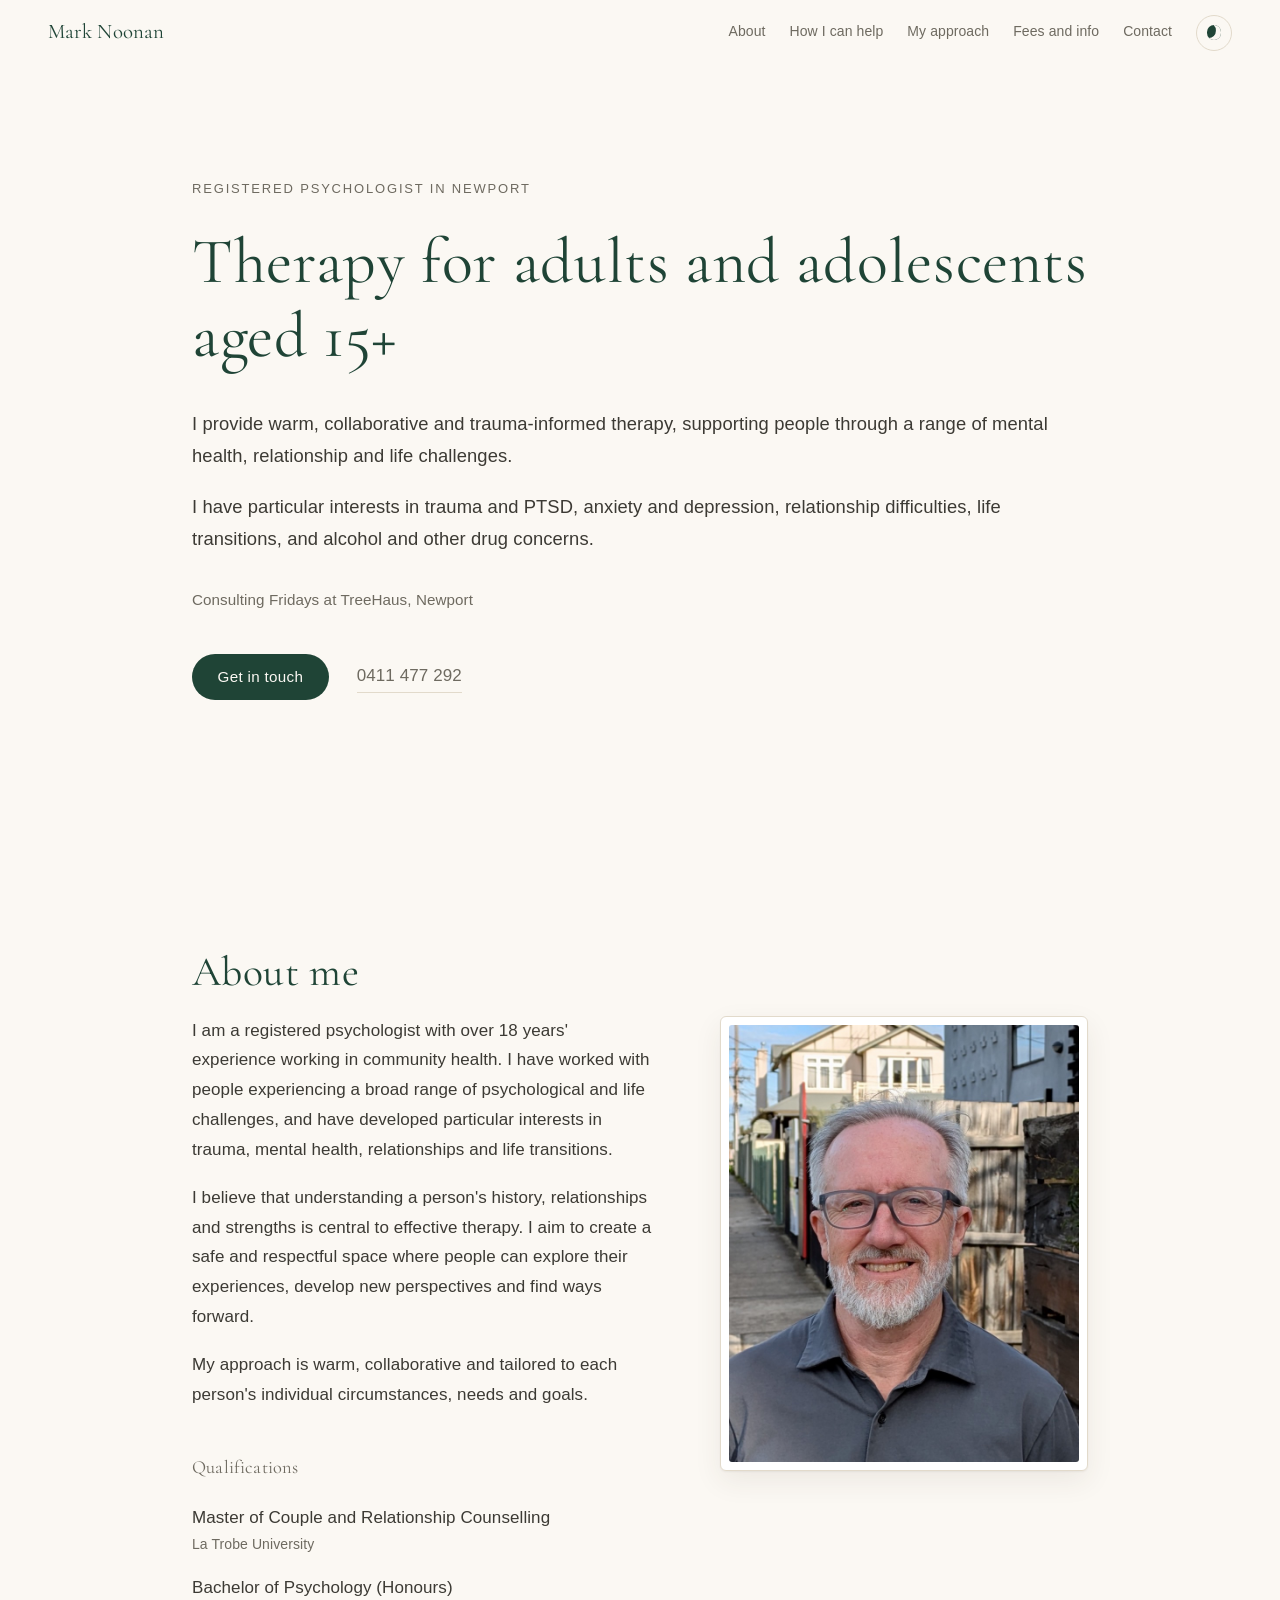
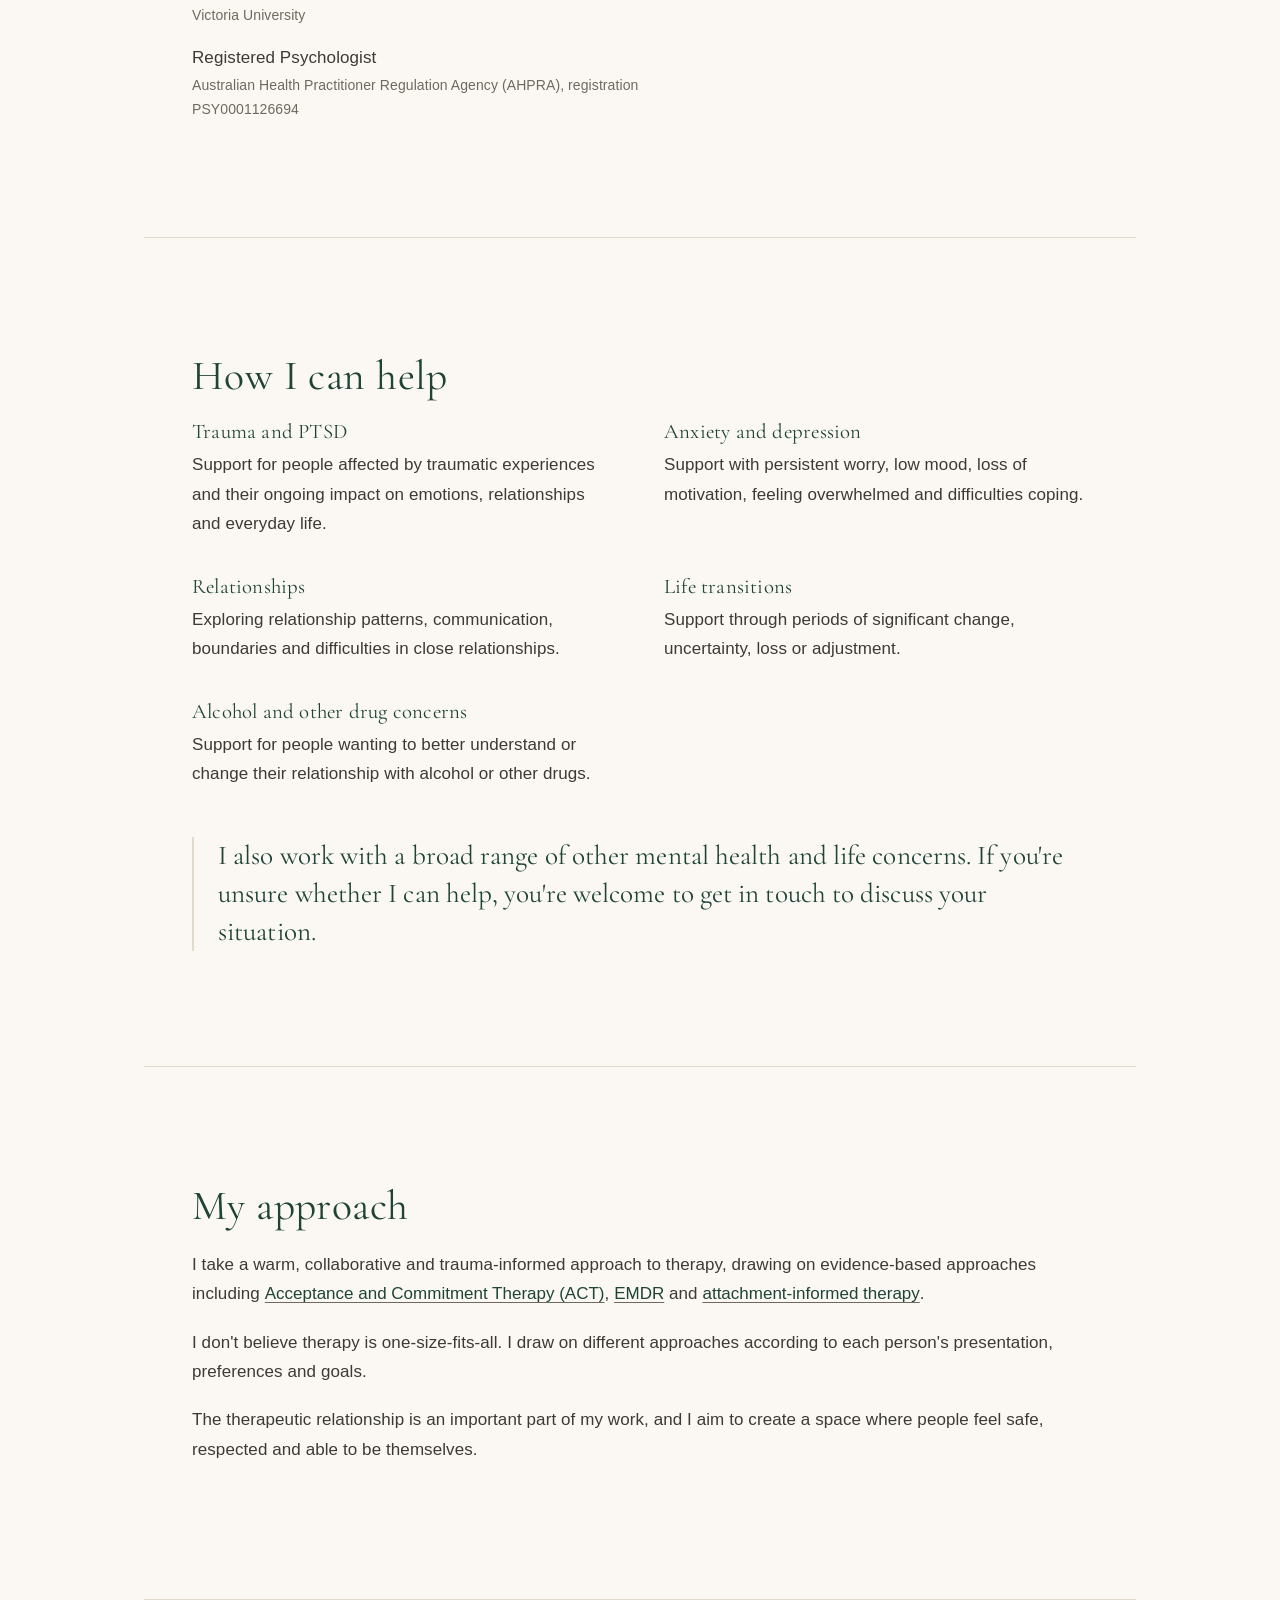
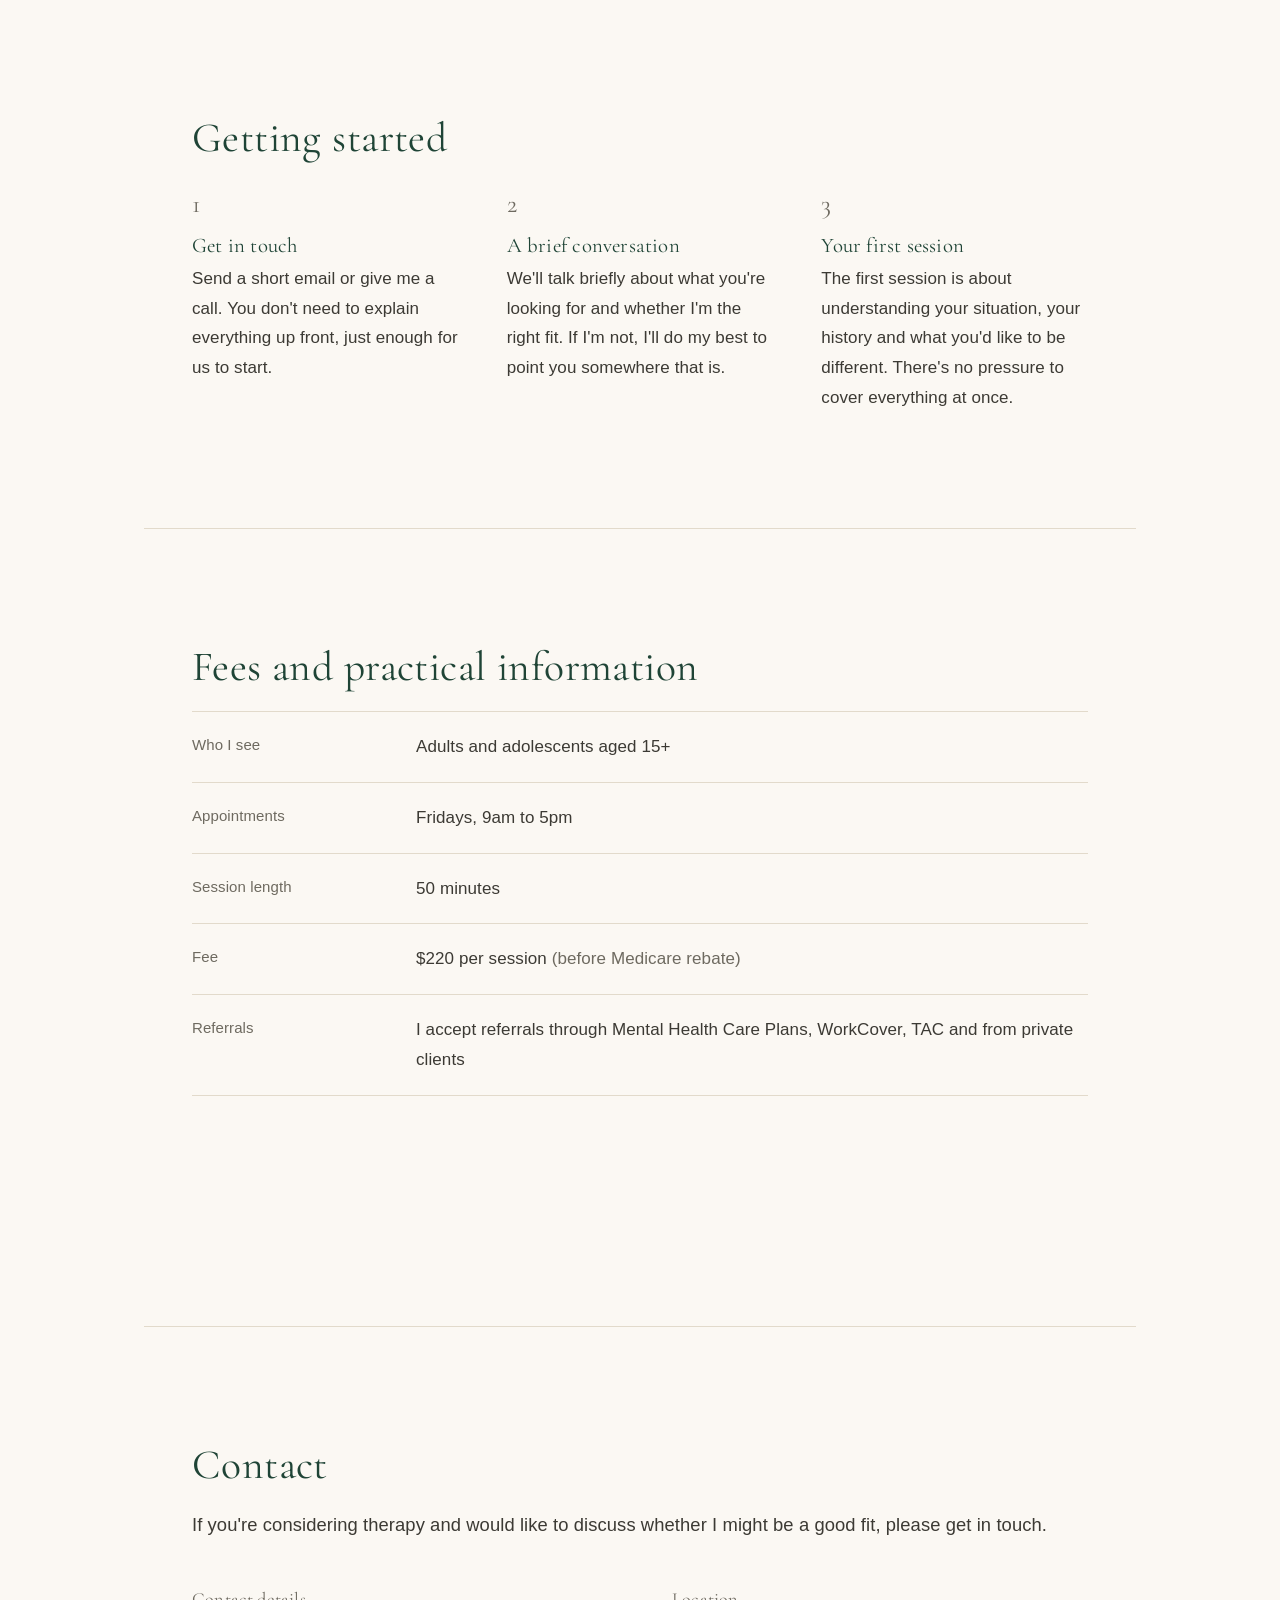
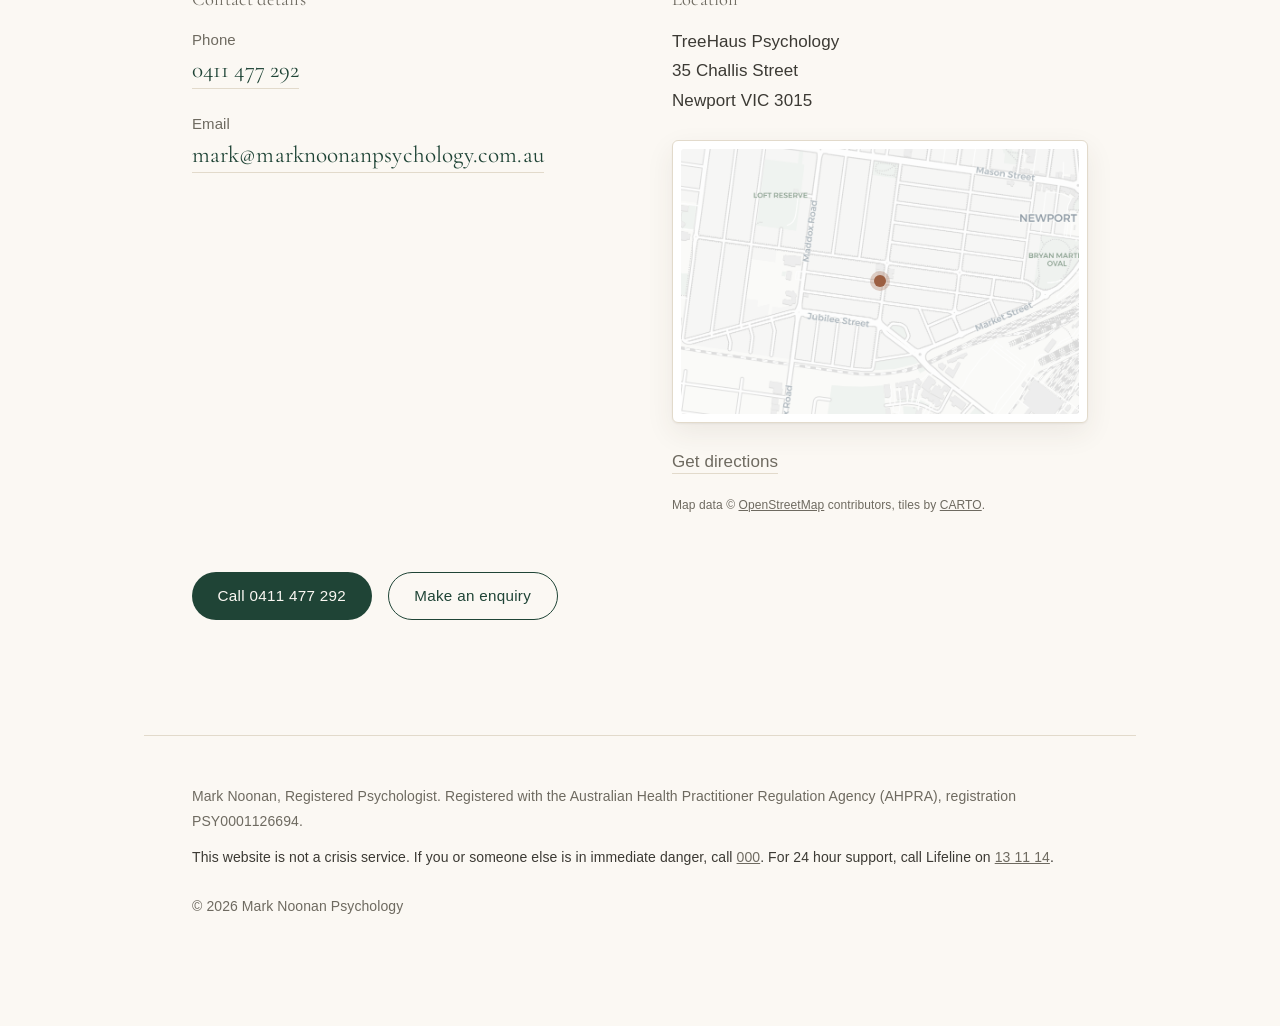
==== commit d2b0a91d: "Update index.html" ====
--- a/index.html
+++ b/index.html
@@ -57,7 +57,7 @@
 <main id="main">
 
   <section class="hero" id="top">
-    <p class="eyebrow">Registered Psychologist</p>
+    <p class="eyebrow">Registered Psychologist in Newport</p>
     <h1>Therapy for adults and adolescents aged&nbsp;15+</h1>
     <p class="lede">I provide warm, collaborative and trauma-informed therapy, supporting people through a range of mental health, relationship and life challenges.</p>
     <p class="lede">I have particular interests in trauma and PTSD, anxiety and depression, relationship difficulties, life transitions, and alcohol and other drug concerns.</p>
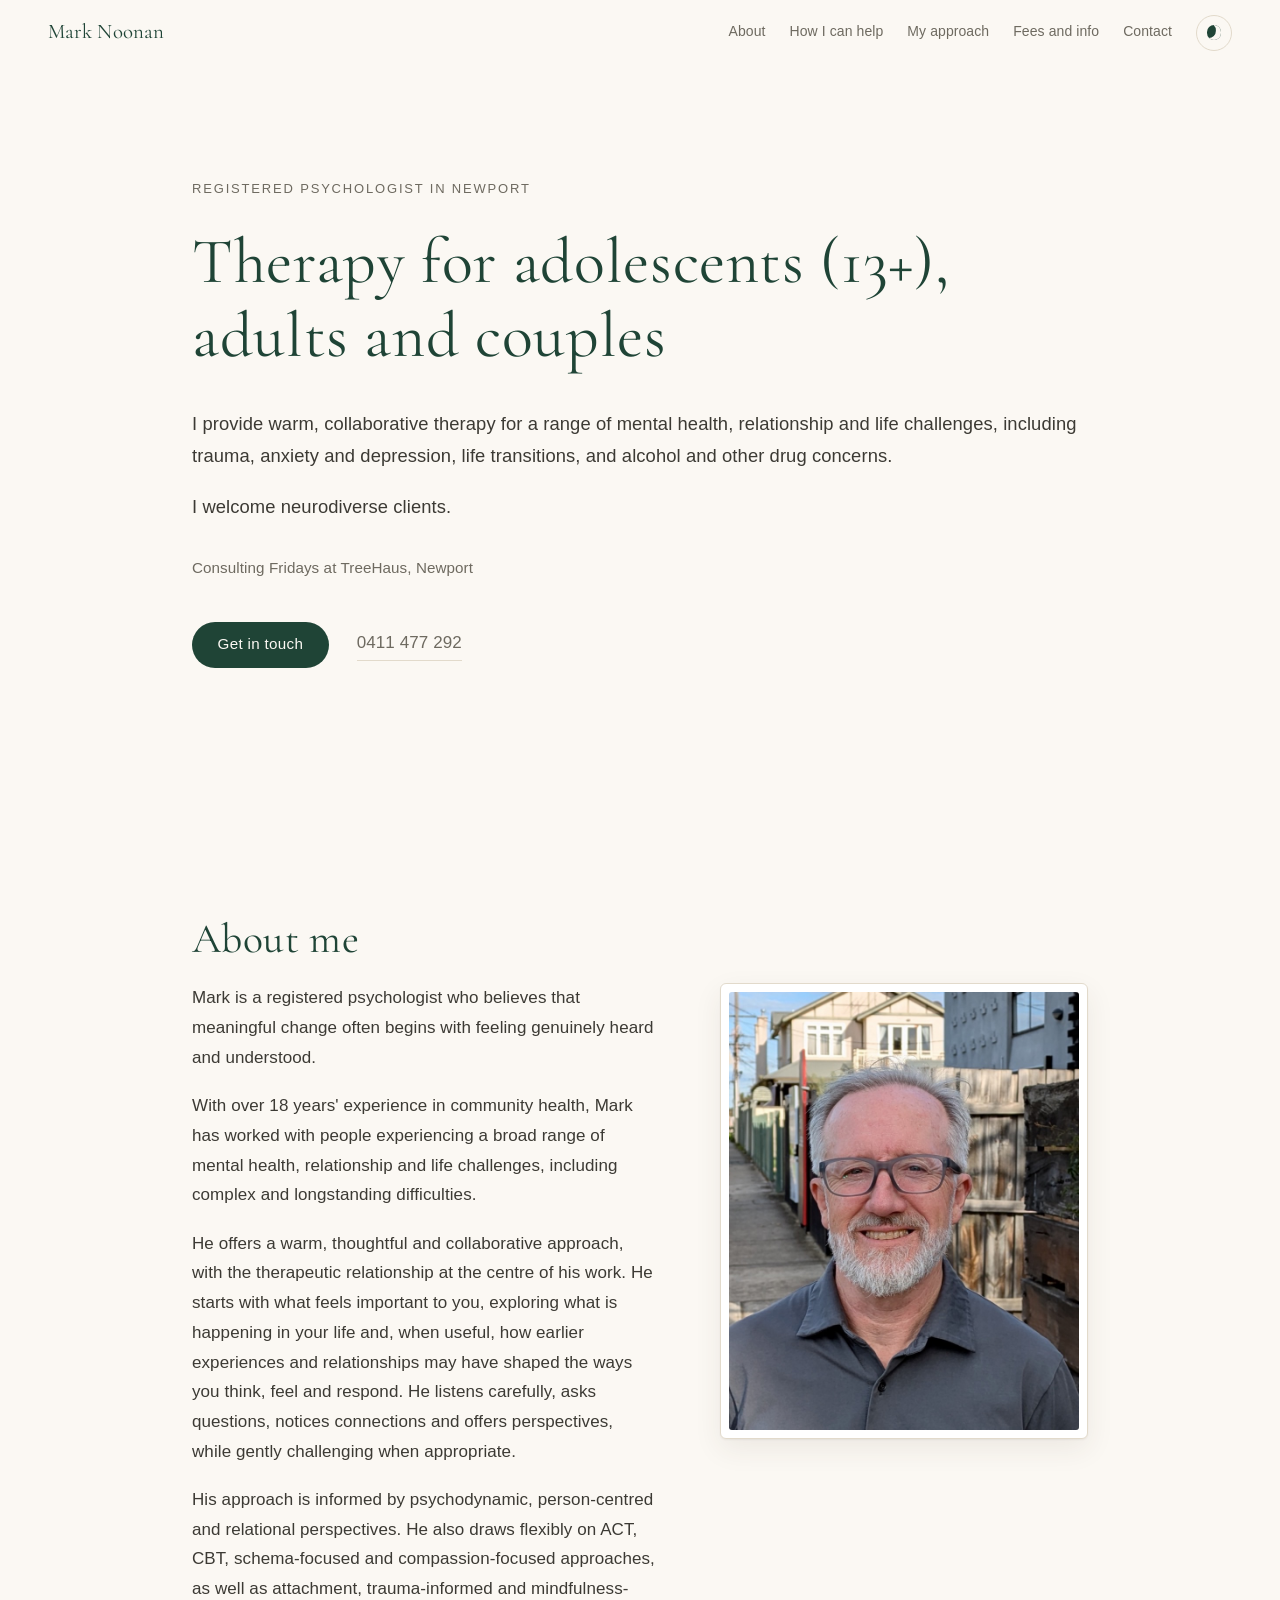
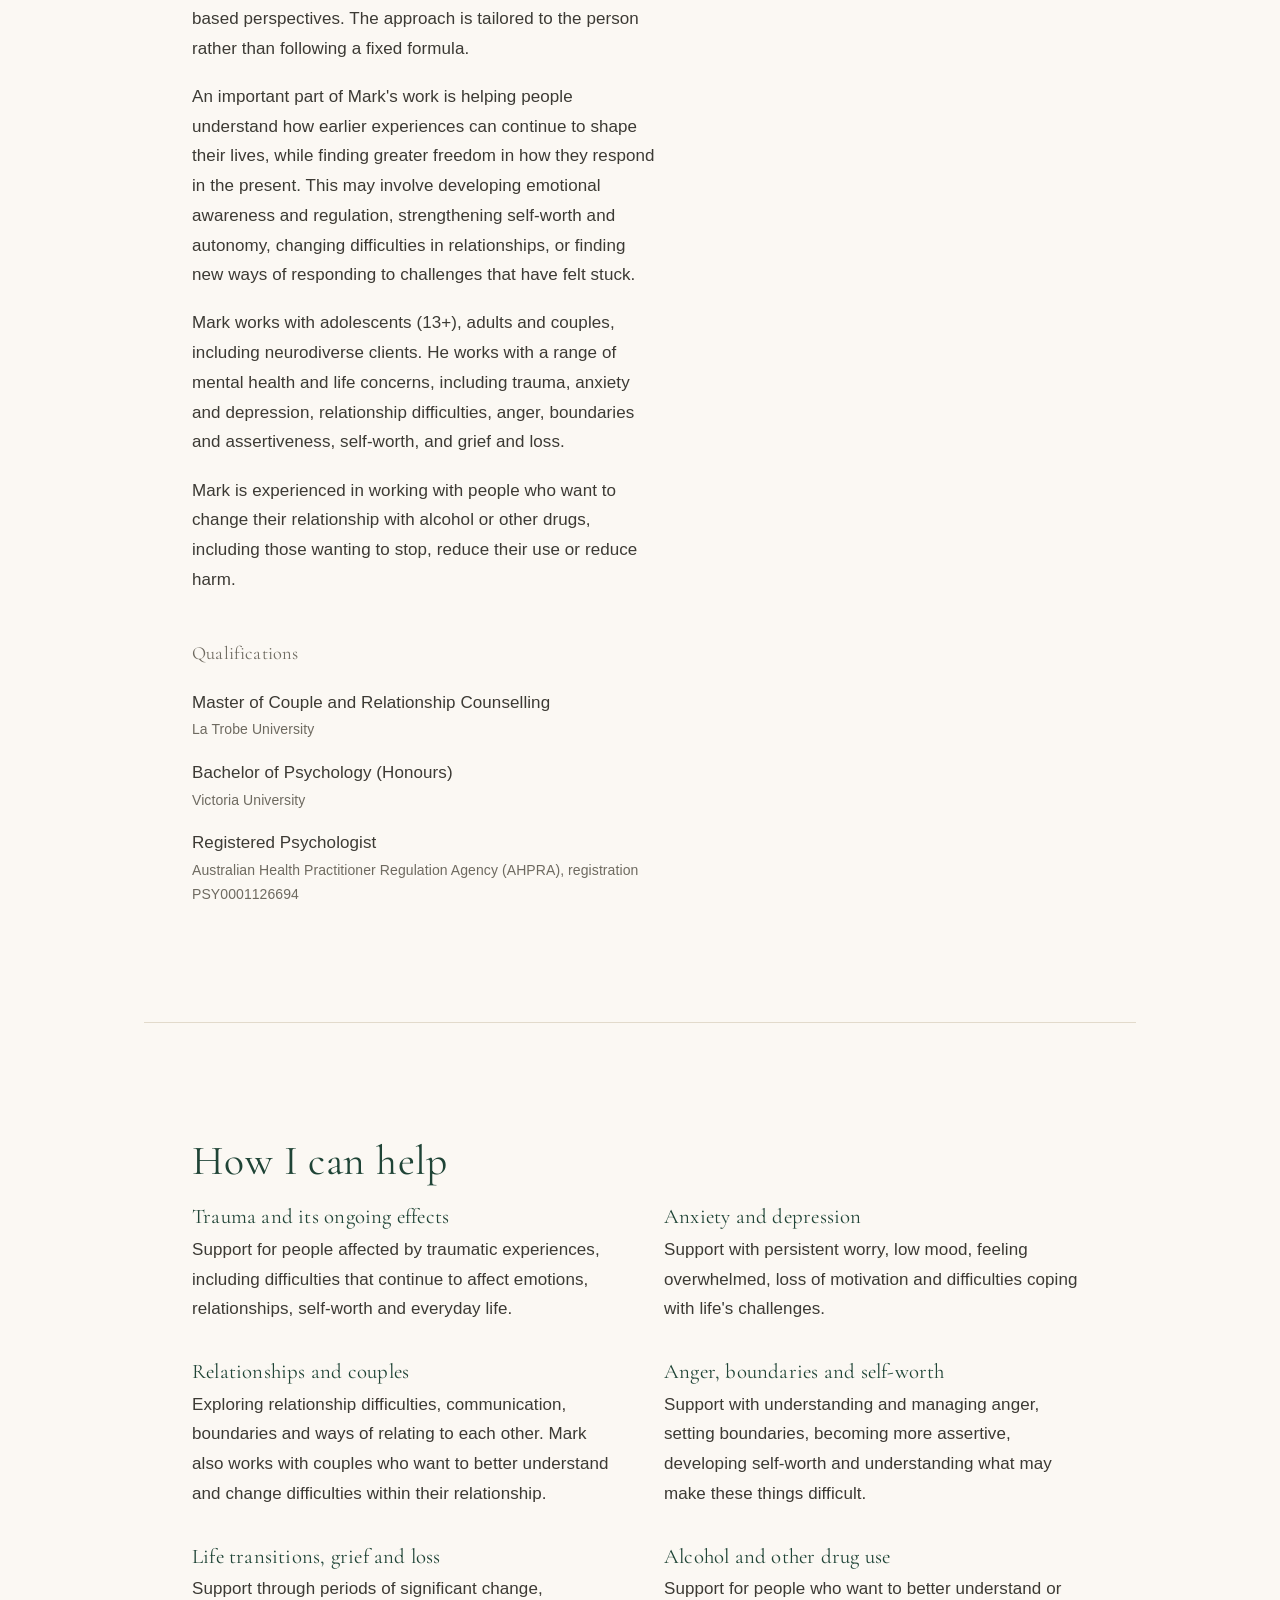
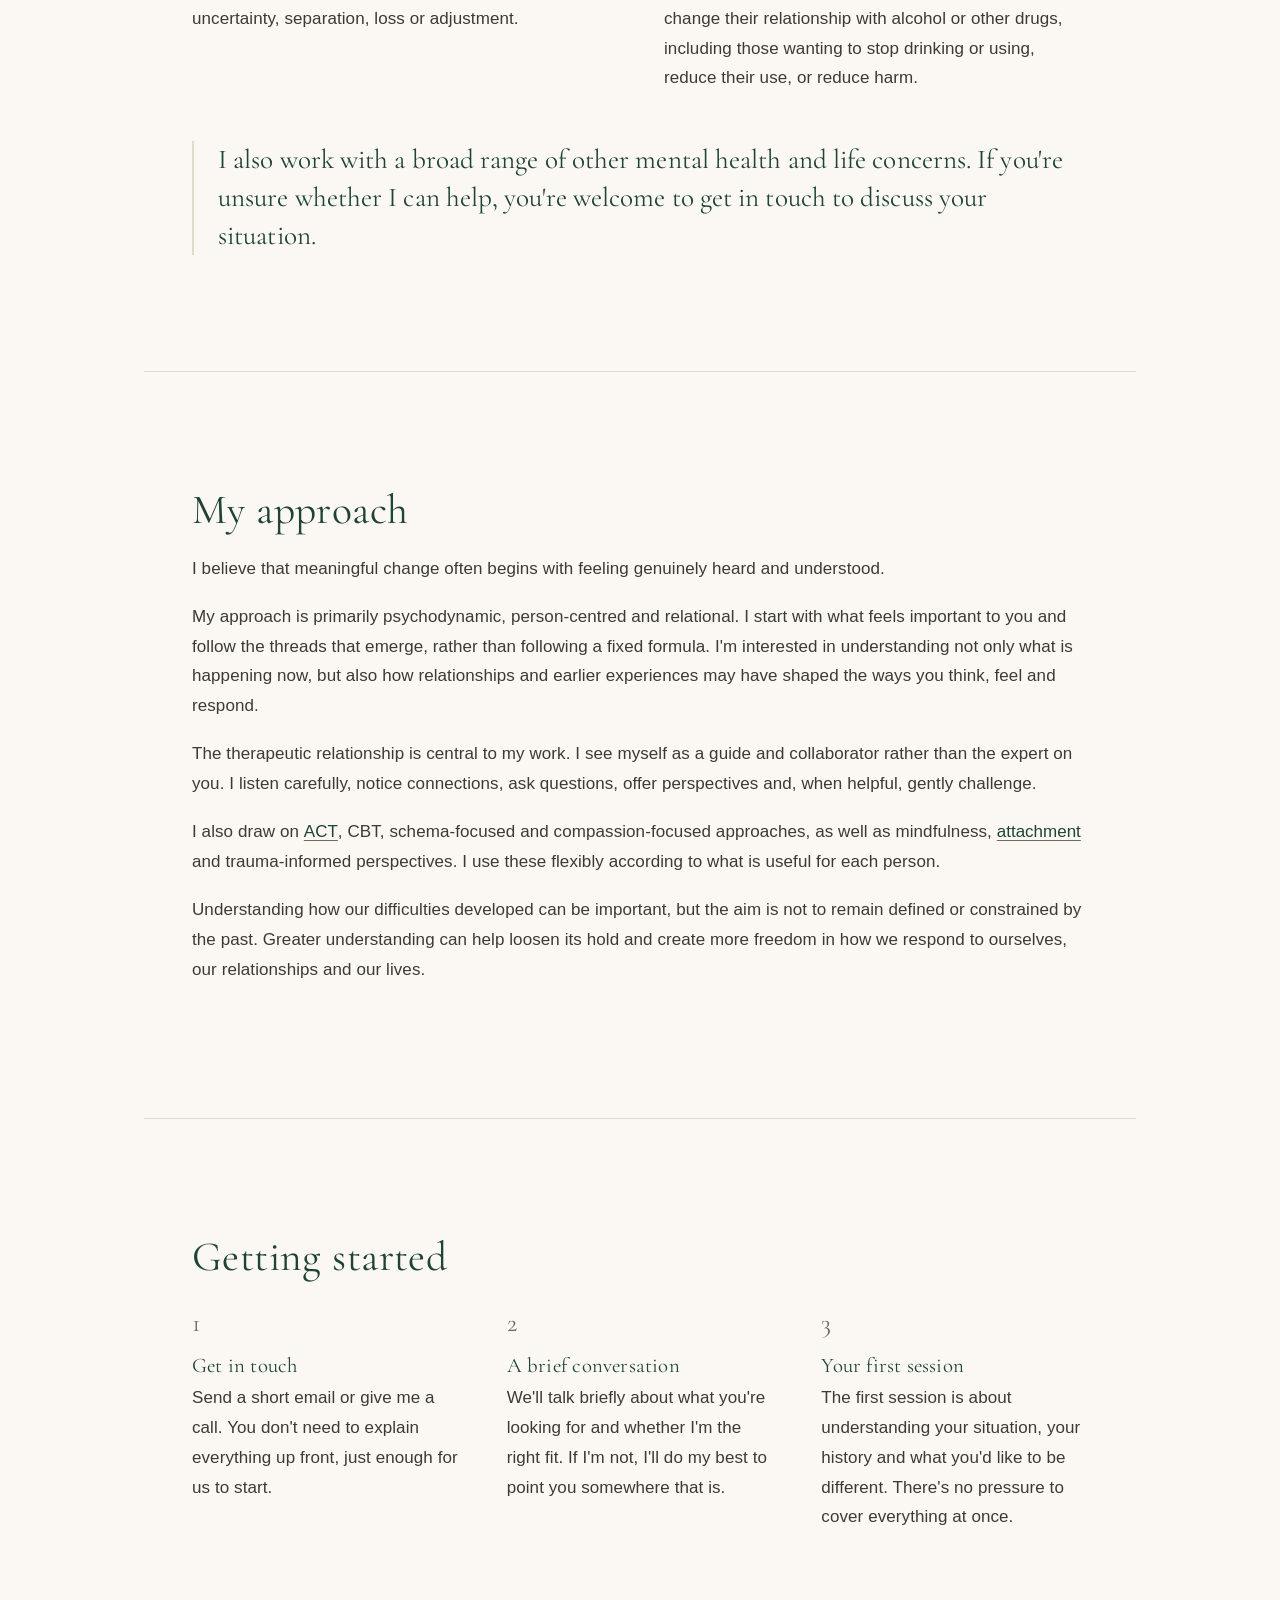
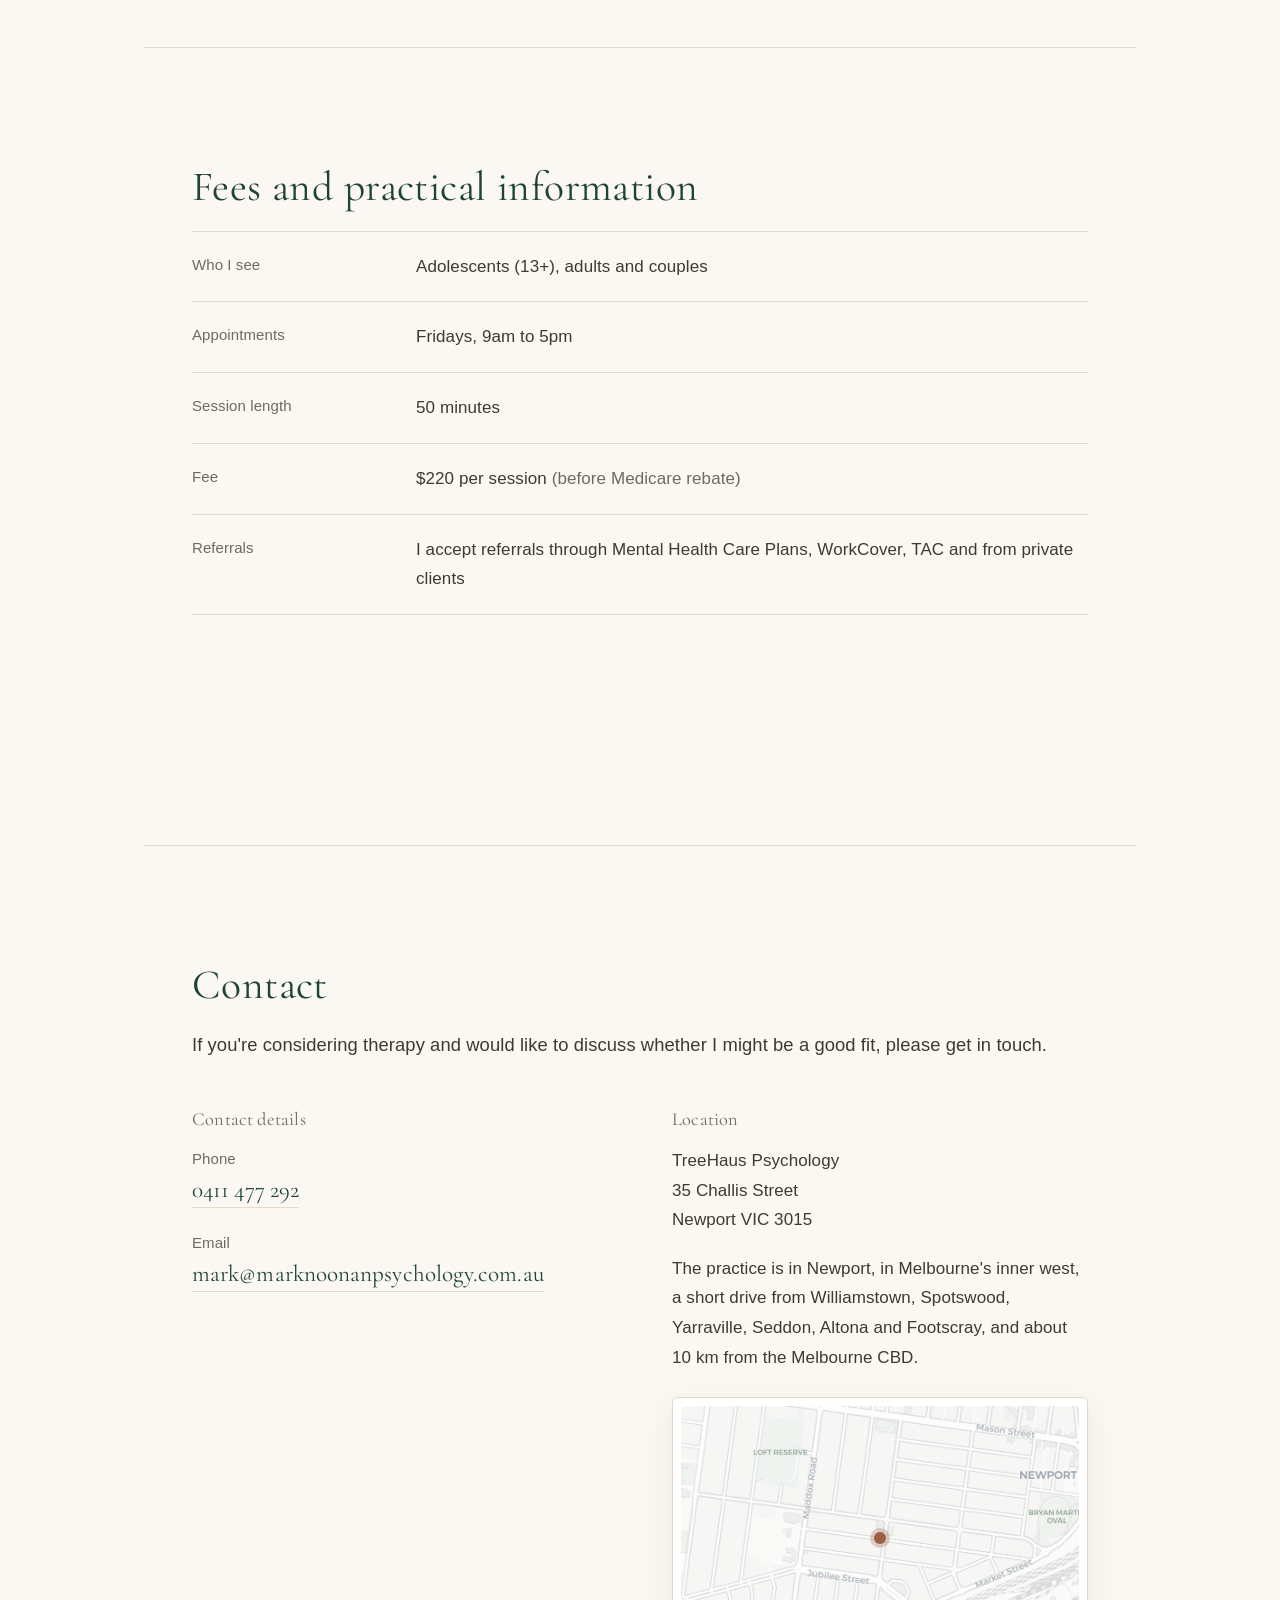
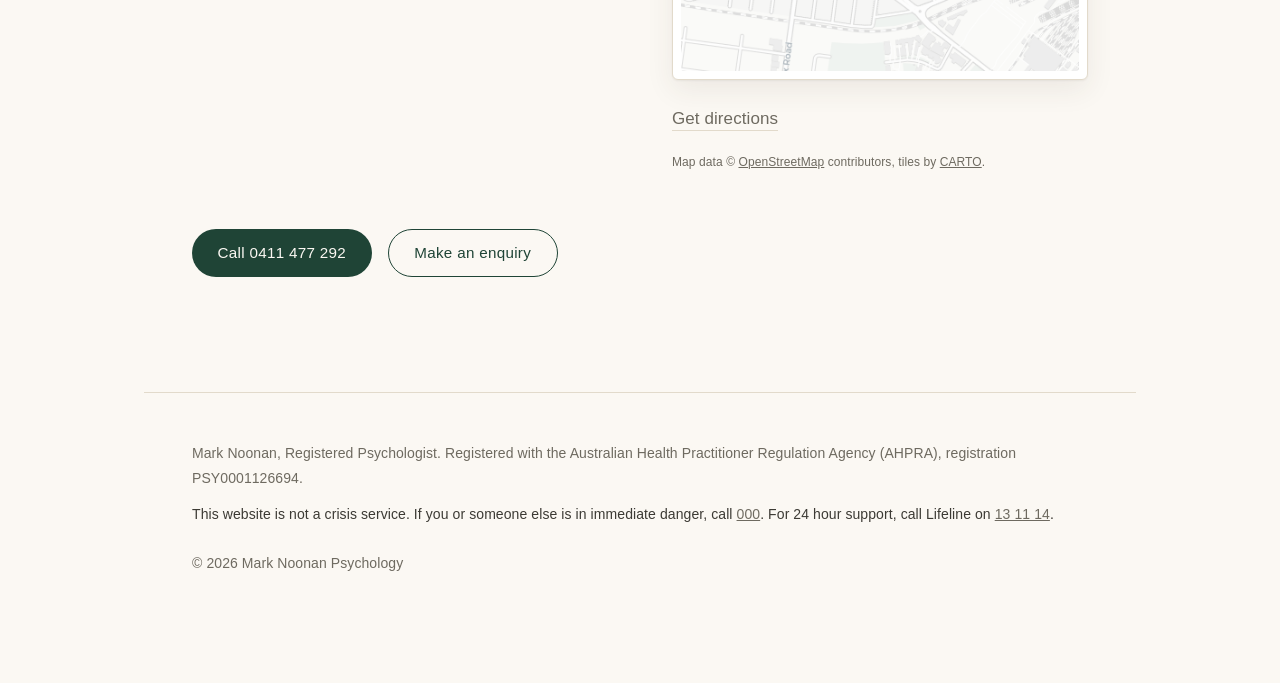
==== commit 3b7cd958: "Update content for current scope of practice and approach Replaces the copy in the overview, about, " ====
--- a/index.html
+++ b/index.html
@@ -4,17 +4,17 @@
 <meta charset="utf-8">
 <meta name="viewport" content="width=device-width, initial-scale=1">
 <title>Mark Noonan | Registered Psychologist | Newport, Melbourne</title>
-<meta name="description" content="Registered psychologist in Newport, Melbourne. Warm, trauma-informed therapy for adults and adolescents 15+. Fridays at TreeHaus. Medicare rebates available.">
+<meta name="description" content="Registered psychologist in Newport, Melbourne. Warm, collaborative therapy for adolescents (13+), adults and couples. Fridays at TreeHaus. Medicare rebates available.">
 <link rel="canonical" href="https://marknoonanpsychology.com.au/">
 
 <meta property="og:type" content="website">
 <meta property="og:title" content="Mark Noonan | Registered Psychologist">
-<meta property="og:description" content="Warm, collaborative and trauma-informed therapy for adults and adolescents aged 15+. Consulting Fridays at TreeHaus, Newport.">
+<meta property="og:description" content="Warm, collaborative therapy for adolescents (13+), adults and couples. Consulting Fridays at TreeHaus, Newport.">
 <meta property="og:url" content="https://marknoonanpsychology.com.au/">
 <meta property="og:image" content="https://marknoonanpsychology.com.au/assets/og-card.jpg">
 <meta property="og:image:width" content="1200">
 <meta property="og:image:height" content="630">
-<meta property="og:image:alt" content="Mark Noonan, Registered Psychologist. Therapy for adults and adolescents aged 15+. Fridays at TreeHaus, Newport.">
+<meta property="og:image:alt" content="Mark Noonan, Registered Psychologist. Therapy for adolescents (13+), adults and couples. Fridays at TreeHaus, Newport.">
 <meta property="og:locale" content="en_AU">
 <meta name="twitter:card" content="summary_large_image">
 <meta name="twitter:image" content="https://marknoonanpsychology.com.au/assets/og-card.jpg">
@@ -58,9 +58,9 @@
 
   <section class="hero" id="top">
     <p class="eyebrow">Registered Psychologist in Newport</p>
-    <h1>Therapy for adults and adolescents aged&nbsp;15+</h1>
-    <p class="lede">I provide warm, collaborative and trauma-informed therapy, supporting people through a range of mental health, relationship and life challenges.</p>
-    <p class="lede">I have particular interests in trauma and PTSD, anxiety and depression, relationship difficulties, life transitions, and alcohol and other drug concerns.</p>
+    <h1>Therapy for adolescents&nbsp;(13+), adults and couples</h1>
+    <p class="lede">I provide warm, collaborative therapy for a range of mental health, relationship and life challenges, including trauma, anxiety and depression, life transitions, and alcohol and other drug concerns.</p>
+    <p class="lede">I welcome neurodiverse clients.</p>
     <p class="place">Consulting Fridays at TreeHaus, Newport</p>
     <p class="actions">
       <a class="button" href="#contact">Get in touch</a>
@@ -72,9 +72,13 @@
     <h2>About me</h2>
     <div class="about-grid">
       <div class="about-text">
-        <p>I am a registered psychologist with over 18 years' experience working in community health. I have worked with people experiencing a broad range of psychological and life challenges, and have developed particular interests in trauma, mental health, relationships and life transitions.</p>
-        <p>I believe that understanding a person's history, relationships and strengths is central to effective therapy. I aim to create a safe and respectful space where people can explore their experiences, develop new perspectives and find ways forward.</p>
-        <p>My approach is warm, collaborative and tailored to each person's individual circumstances, needs and goals.</p>
+        <p>Mark is a registered psychologist who believes that meaningful change often begins with feeling genuinely heard and understood.</p>
+        <p>With over 18 years' experience in community health, Mark has worked with people experiencing a broad range of mental health, relationship and life challenges, including complex and longstanding difficulties.</p>
+        <p>He offers a warm, thoughtful and collaborative approach, with the therapeutic relationship at the centre of his work. He starts with what feels important to you, exploring what is happening in your life and, when useful, how earlier experiences and relationships may have shaped the ways you think, feel and respond. He listens carefully, asks questions, notices connections and offers perspectives, while gently challenging when appropriate.</p>
+        <p>His approach is informed by psychodynamic, person-centred and relational perspectives. He also draws flexibly on ACT, CBT, schema-focused and compassion-focused approaches, as well as attachment, trauma-informed and mindfulness-based perspectives. The approach is tailored to the person rather than following a fixed formula.</p>
+        <p>An important part of Mark's work is helping people understand how earlier experiences can continue to shape their lives, while finding greater freedom in how they respond in the present. This may involve developing emotional awareness and regulation, strengthening self-worth and autonomy, changing difficulties in relationships, or finding new ways of responding to challenges that have felt stuck.</p>
+        <p>Mark works with adolescents (13+), adults and couples, including neurodiverse clients. He works with a range of mental health and life concerns, including trauma, anxiety and depression, relationship difficulties, anger, boundaries and assertiveness, self-worth, and grief and loss.</p>
+        <p>Mark is experienced in working with people who want to change their relationship with alcohol or other drugs, including those wanting to stop, reduce their use or reduce harm.</p>
 
         <h3>Qualifications</h3>
         <ul class="quals">
@@ -93,24 +97,28 @@
     <h2>How I can help</h2>
     <div class="areas-grid">
       <div>
-        <h3>Trauma and PTSD</h3>
-        <p>Support for people affected by traumatic experiences and their ongoing impact on emotions, relationships and everyday life.</p>
+        <h3>Trauma and its ongoing effects</h3>
+        <p>Support for people affected by traumatic experiences, including difficulties that continue to affect emotions, relationships, self-worth and everyday life.</p>
       </div>
       <div>
         <h3>Anxiety and depression</h3>
-        <p>Support with persistent worry, low mood, loss of motivation, feeling overwhelmed and difficulties coping.</p>
-      </div>
-      <div>
-        <h3>Relationships</h3>
-        <p>Exploring relationship patterns, communication, boundaries and difficulties in close relationships.</p>
-      </div>
-      <div>
-        <h3>Life transitions</h3>
-        <p>Support through periods of significant change, uncertainty, loss or adjustment.</p>
-      </div>
-      <div>
-        <h3>Alcohol and other drug concerns</h3>
-        <p>Support for people wanting to better understand or change their relationship with alcohol or other drugs.</p>
+        <p>Support with persistent worry, low mood, feeling overwhelmed, loss of motivation and difficulties coping with life's challenges.</p>
+      </div>
+      <div>
+        <h3>Relationships and couples</h3>
+        <p>Exploring relationship difficulties, communication, boundaries and ways of relating to each other. Mark also works with couples who want to better understand and change difficulties within their relationship.</p>
+      </div>
+      <div>
+        <h3>Anger, boundaries and self-worth</h3>
+        <p>Support with understanding and managing anger, setting boundaries, becoming more assertive, developing self-worth and understanding what may make these things difficult.</p>
+      </div>
+      <div>
+        <h3>Life transitions, grief and loss</h3>
+        <p>Support through periods of significant change, uncertainty, separation, loss or adjustment.</p>
+      </div>
+      <div>
+        <h3>Alcohol and other drug use</h3>
+        <p>Support for people who want to better understand or change their relationship with alcohol or other drugs, including those wanting to stop drinking or using, reduce their use, or reduce harm.</p>
       </div>
     </div>
     <p class="pullquote">I also work with a broad range of other mental health and life concerns. If you're unsure whether I can help, you're welcome to get in touch to discuss your situation.</p>
@@ -118,23 +126,24 @@
 
   <section id="approach">
     <h2>My approach</h2>
-    <p>I take a warm, collaborative and trauma-informed approach to therapy, drawing on evidence-based approaches including <button type="button" class="term" aria-expanded="false" aria-controls="def-act">Acceptance and Commitment Therapy (ACT)</button>, <button type="button" class="term" aria-expanded="false" aria-controls="def-emdr">EMDR</button> and <button type="button" class="term" aria-expanded="false" aria-controls="def-attachment">attachment-informed therapy</button>.</p>
+    <p>I believe that meaningful change often begins with feeling genuinely heard and understood.</p>
+
+    <p>My approach is primarily psychodynamic, person-centred and relational. I start with what feels important to you and follow the threads that emerge, rather than following a fixed formula. I'm interested in understanding not only what is happening now, but also how relationships and earlier experiences may have shaped the ways you think, feel and respond.</p>
+
+    <p>The therapeutic relationship is central to my work. I see myself as a guide and collaborator rather than the expert on you. I listen carefully, notice connections, ask questions, offer perspectives and, when helpful, gently challenge.</p>
+
+    <p>I also draw on <button type="button" class="term" aria-expanded="false" aria-controls="def-act">ACT</button>, CBT, schema-focused and compassion-focused approaches, as well as mindfulness, <button type="button" class="term" aria-expanded="false" aria-controls="def-attachment">attachment</button> and trauma-informed perspectives. I use these flexibly according to what is useful for each person.</p>
 
     <div class="term-panel" id="def-act" hidden>
-      <p>Rather than trying to argue difficult thoughts away or get rid of them, ACT focuses on changing your relationship to them, and on building a life around what matters most to you.</p>
+      <p>Acceptance and Commitment Therapy. Rather than trying to argue difficult thoughts away or get rid of them, ACT focuses on changing your relationship to them, and on building a life around what matters most to you.</p>
       <p class="term-more"><a href="https://en.wikipedia.org/wiki/Acceptance_and_commitment_therapy" target="_blank" rel="noopener">Read more about ACT</a></p>
-    </div>
-    <div class="term-panel" id="def-emdr" hidden>
-      <p>After something traumatic, a memory can stay raw and unfinished, so reminders of it still feel like the present rather than the past. EMDR uses a structured, gentle process to help the brain finish processing those memories so they carry less charge.</p>
-      <p class="term-more"><a href="https://en.wikipedia.org/wiki/Eye_movement_desensitization_and_reprocessing" target="_blank" rel="noopener">Read more about EMDR</a></p>
     </div>
     <div class="term-panel" id="def-attachment" hidden>
       <p>The ways we learned to connect with people early in life tend to shape how we relate to others as adults. An attachment-informed approach pays attention to those patterns and how they show up in the relationships that matter now.</p>
       <p class="term-more"><a href="https://en.wikipedia.org/wiki/Attachment-based_psychotherapy" target="_blank" rel="noopener">Read more about attachment-based therapy</a></p>
     </div>
 
-    <p>I don't believe therapy is one-size-fits-all. I draw on different approaches according to each person's presentation, preferences and goals.</p>
-    <p>The therapeutic relationship is an important part of my work, and I aim to create a space where people feel safe, respected and able to be themselves.</p>
+    <p>Understanding how our difficulties developed can be important, but the aim is not to remain defined or constrained by the past. Greater understanding can help loosen its hold and create more freedom in how we respond to ourselves, our relationships and our lives.</p>
   </section>
 
   <section id="start">
@@ -158,7 +167,7 @@
   <section id="practical">
     <h2>Fees and practical information</h2>
     <dl class="practical">
-      <div><dt>Who I see</dt><dd>Adults and adolescents aged 15+</dd></div>
+      <div><dt>Who I see</dt><dd>Adolescents (13+), adults and couples</dd></div>
       <div><dt>Appointments</dt><dd>Fridays, 9am to 5pm</dd></div>
       <div><dt>Session length</dt><dd>50 minutes</dd></div>
       <div><dt>Fee</dt><dd>$220 per session <span class="muted">(before Medicare rebate)</span></dd></div>
@@ -191,6 +200,7 @@
           35 Challis Street<br>
           Newport VIC 3015
         </p>
+        <p>The practice is in Newport, in Melbourne's inner west, a short drive from Williamstown, Spotswood, Yarraville, Seddon, Altona and Footscray, and about 10&nbsp;km from the Melbourne CBD.</p>
         <a class="map" href="https://www.google.com/maps/dir/?api=1&amp;destination=35+Challis+Street+Newport+VIC+3015" target="_blank" rel="noopener" aria-label="Open directions to 35 Challis Street, Newport in Google Maps">
           <span class="map-image"></span>
           <span class="pin" aria-hidden="true"></span>
@@ -225,7 +235,7 @@
   "@type": "Psychologist",
   "@id": "https://marknoonanpsychology.com.au/#practice",
   "name": "Mark Noonan Psychology",
-  "description": "Warm, collaborative and trauma-informed therapy for adults and adolescents aged 15+, in Newport, Melbourne.",
+  "description": "Warm, collaborative therapy for adolescents (13+), adults and couples, in Newport, Melbourne.",
   "url": "https://marknoonanpsychology.com.au/",
   "image": "https://marknoonanpsychology.com.au/assets/mark.jpg",
   "telephone": "+61411477292",
@@ -254,16 +264,27 @@
   },
   "areaServed": [
     { "@type": "City", "name": "Melbourne" },
-    { "@type": "AdministrativeArea", "name": "Victoria" }
+    { "@type": "AdministrativeArea", "name": "Victoria" },
+    { "@type": "AdministrativeArea", "name": "Hobsons Bay, Victoria" },
+    { "@type": "Place", "name": "Newport, Victoria" },
+    { "@type": "Place", "name": "Williamstown, Victoria" },
+    { "@type": "Place", "name": "Spotswood, Victoria" },
+    { "@type": "Place", "name": "Yarraville, Victoria" },
+    { "@type": "Place", "name": "Seddon, Victoria" },
+    { "@type": "Place", "name": "Altona, Victoria" },
+    { "@type": "Place", "name": "Footscray, Victoria" }
   ],
   "knowsAbout": [
-    "Trauma and PTSD",
+    "Trauma",
     "Anxiety and depression",
     "Relationship difficulties",
-    "Life transitions",
-    "Alcohol and other drug concerns",
+    "Couple and relationship counselling",
+    "Anger, boundaries and self-worth",
+    "Life transitions, grief and loss",
+    "Alcohol and other drug use",
+    "Psychodynamic psychotherapy",
+    "Person-centred therapy",
     "Acceptance and Commitment Therapy",
-    "EMDR",
     "Attachment-informed therapy"
   ],
   "founder": {
